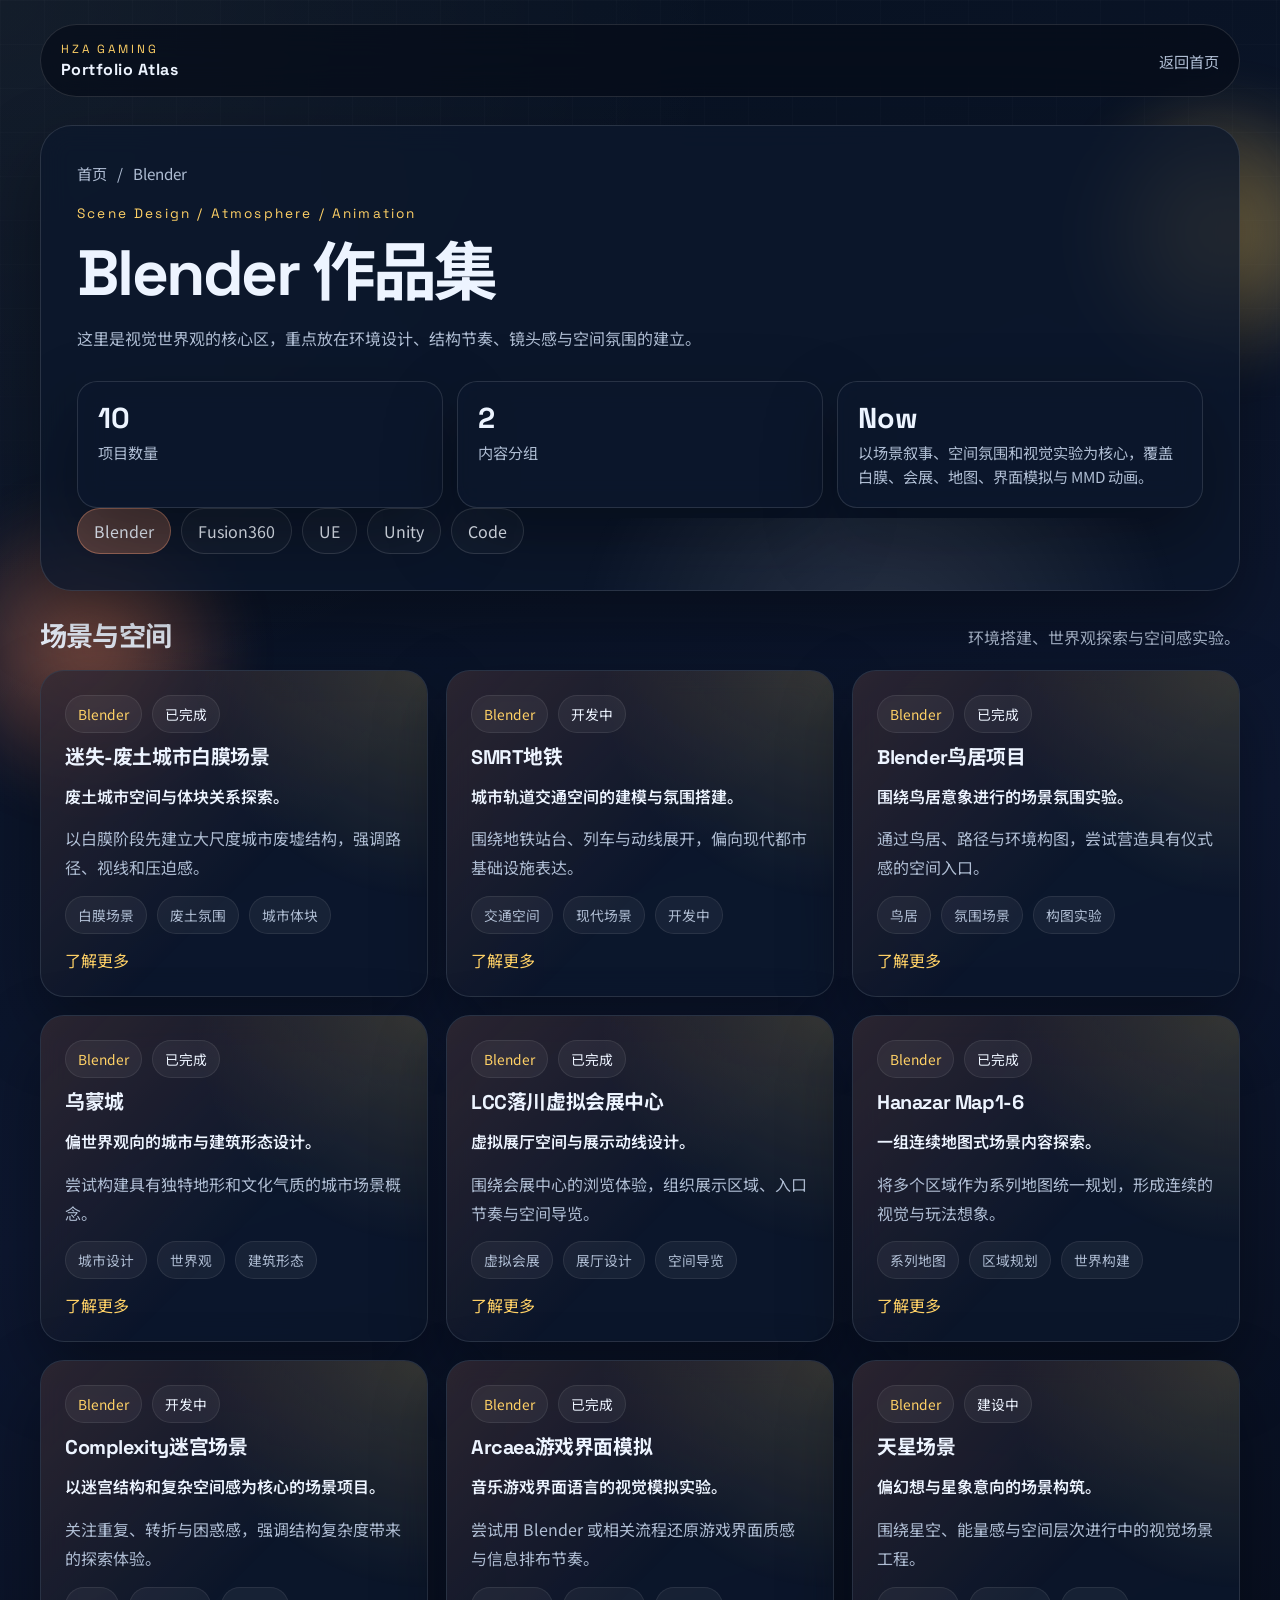
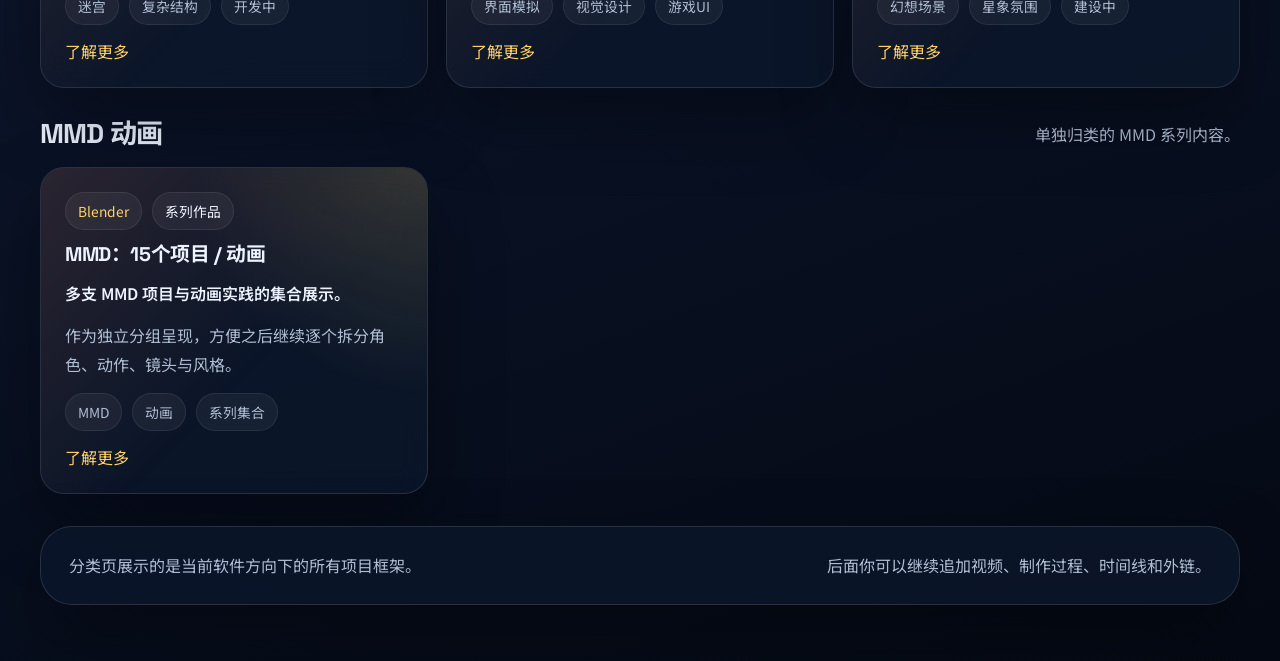
==== category.html @ 1c7df72e "网站雏形" ====
<!DOCTYPE html>
<html lang="zh-CN">
  <head>
    <meta charset="UTF-8" />
    <meta name="viewport" content="width=device-width, initial-scale=1.0" />
    <title>分类作品集 | HZA Portfolio</title>
    <meta
      name="description"
      content="HZA Gaming 个人作品集分类页，展示各软件方向下的项目概览。"
    />
    <link rel="preconnect" href="https://fonts.googleapis.com" />
    <link rel="preconnect" href="https://fonts.gstatic.com" crossorigin />
    <link
      href="https://fonts.googleapis.com/css2?family=Noto+Sans+SC:wght@400;500;700;800&family=Space+Grotesk:wght@400;500;700&display=swap"
      rel="stylesheet"
    />
    <link rel="stylesheet" href="styles.css" />
  </head>
  <body data-page="category">
    <div class="background-orb orb-a"></div>
    <div class="background-orb orb-b"></div>
    <div class="background-grid"></div>

    <div class="site-shell">
      <header class="topbar">
        <a class="brand-mark" href="index.html">
          <span class="brand-mark__kicker">HZA GAMING</span>
          <span class="brand-mark__title">Portfolio Atlas</span>
        </a>
        <nav class="topbar__nav">
          <a href="index.html">返回首页</a>
        </nav>
      </header>

      <main data-role="category-root"></main>

      <footer class="footer panel">
        <p>分类页展示的是当前软件方向下的所有项目框架。</p>
        <p>后面你可以继续追加视频、制作过程、时间线和外链。</p>
      </footer>
    </div>

    <script src="data.js"></script>
    <script src="app.js"></script>
  </body>
</html>
---- styles.css ----
:root {
  --bg: #07111f;
  --bg-2: #0d1730;
  --surface: rgba(12, 24, 44, 0.78);
  --surface-strong: rgba(14, 29, 54, 0.92);
  --line: rgba(255, 255, 255, 0.12);
  --text: #edf4ff;
  --muted: #afbdd3;
  --accent: #ff8a5b;
  --accent-soft: #ffd166;
  --shadow: 0 30px 70px rgba(0, 0, 0, 0.35);
  --radius-xl: 32px;
  --radius-lg: 24px;
  --radius-md: 18px;
  --radius-sm: 12px;
  --max-width: 1200px;
  --font-display: "Space Grotesk", "Noto Sans SC", sans-serif;
  --font-body: "Noto Sans SC", sans-serif;
}

*,
*::before,
*::after {
  box-sizing: border-box;
}

html {
  scroll-behavior: smooth;
}

body {
  margin: 0;
  min-height: 100vh;
  font-family: var(--font-body);
  color: var(--text);
  background:
    radial-gradient(circle at top left, rgba(255, 255, 255, 0.05), transparent 28%),
    linear-gradient(160deg, var(--bg) 0%, var(--bg-2) 46%, #040913 100%);
  overflow-x: hidden;
}

a {
  color: inherit;
  text-decoration: none;
}

img {
  max-width: 100%;
  display: block;
}

button,
input,
textarea,
select {
  font: inherit;
}

.site-shell {
  position: relative;
  z-index: 2;
  width: min(calc(100% - 32px), var(--max-width));
  margin: 0 auto;
  padding: 24px 0 56px;
}

.background-grid {
  position: fixed;
  inset: 0;
  z-index: 0;
  background-image:
    linear-gradient(rgba(255, 255, 255, 0.04) 1px, transparent 1px),
    linear-gradient(90deg, rgba(255, 255, 255, 0.04) 1px, transparent 1px);
  background-size: 44px 44px;
  mask-image: linear-gradient(to bottom, rgba(0, 0, 0, 0.45), transparent 85%);
  pointer-events: none;
}

.background-orb {
  position: fixed;
  border-radius: 999px;
  filter: blur(26px);
  opacity: 0.48;
  z-index: 0;
  pointer-events: none;
}

.orb-a {
  top: 72px;
  right: -100px;
  width: 320px;
  height: 320px;
  background: radial-gradient(circle, var(--accent-soft), transparent 65%);
  animation: driftA 16s ease-in-out infinite;
}

.orb-b {
  left: -90px;
  bottom: 70px;
  width: 360px;
  height: 360px;
  background: radial-gradient(circle, var(--accent), transparent 62%);
  animation: driftB 20s ease-in-out infinite;
}

.panel {
  background: var(--surface);
  border: 1px solid var(--line);
  box-shadow: var(--shadow);
  backdrop-filter: blur(14px);
}

.topbar {
  display: flex;
  align-items: center;
  justify-content: space-between;
  gap: 20px;
  padding: 16px 20px;
  margin-bottom: 28px;
  border: 1px solid var(--line);
  border-radius: 999px;
  background: rgba(6, 12, 24, 0.66);
  backdrop-filter: blur(18px);
  position: sticky;
  top: 12px;
  z-index: 10;
}

.brand-mark {
  display: inline-flex;
  flex-direction: column;
  gap: 3px;
}

.brand-mark__kicker {
  font-family: var(--font-display);
  font-size: 0.74rem;
  letter-spacing: 0.24em;
  color: var(--accent-soft);
}

.brand-mark__title {
  font-family: var(--font-display);
  font-size: 1rem;
  font-weight: 700;
  letter-spacing: 0.03em;
}

.topbar__nav {
  display: flex;
  align-items: center;
  gap: 18px;
  color: var(--muted);
  font-size: 0.95rem;
}

.topbar__nav a {
  transition: color 180ms ease;
}

.topbar__nav a:hover {
  color: var(--text);
}

main {
  display: grid;
  gap: 32px;
}

.hero,
.category-hero,
.project-hero,
.footer,
.empty-state {
  border-radius: var(--radius-xl);
}

.hero {
  display: grid;
  grid-template-columns: minmax(0, 1.2fr) minmax(320px, 0.8fr);
  gap: 28px;
  padding: 42px;
  position: relative;
  overflow: hidden;
}

.hero::after,
.category-hero::after,
.project-hero::after {
  content: "";
  position: absolute;
  inset: auto -10% -45% 30%;
  height: 280px;
  background: radial-gradient(circle, rgba(255, 255, 255, 0.12), transparent 62%);
  pointer-events: none;
}

.hero__content {
  position: relative;
  z-index: 1;
}

.eyebrow {
  margin: 0 0 14px;
  font-family: var(--font-display);
  color: var(--accent-soft);
  font-size: 0.85rem;
  letter-spacing: 0.16em;
}

h1,
h2,
h3 {
  margin: 0;
  font-family: var(--font-display);
  line-height: 1.06;
}

h1 {
  font-size: clamp(2.6rem, 5vw, 5.5rem);
  letter-spacing: -0.04em;
}

h2 {
  font-size: clamp(1.7rem, 2vw, 2.45rem);
  letter-spacing: -0.03em;
}

h3 {
  font-size: 1.24rem;
  letter-spacing: -0.02em;
}

p {
  margin: 0;
  line-height: 1.8;
  color: var(--muted);
}

.text-gradient {
  background: linear-gradient(135deg, var(--accent-soft), var(--accent));
  -webkit-background-clip: text;
  background-clip: text;
  color: transparent;
}

.hero__lede {
  max-width: 720px;
  margin-top: 18px;
  font-size: 1.05rem;
}

.hero__actions {
  display: flex;
  flex-wrap: wrap;
  gap: 12px;
  margin-top: 28px;
}

.hero-button,
.chip-link,
.card-link,
.text-link {
  transition:
    transform 180ms ease,
    border-color 180ms ease,
    background 180ms ease,
    color 180ms ease,
    box-shadow 180ms ease;
}

.hero-button {
  display: inline-flex;
  flex-direction: column;
  gap: 4px;
  min-width: 168px;
  padding: 16px 18px;
  border-radius: 18px;
  border: 1px solid rgba(255, 255, 255, 0.12);
  background:
    linear-gradient(135deg, rgba(255, 255, 255, 0.06), rgba(255, 255, 255, 0.02)),
    linear-gradient(135deg, color-mix(in srgb, var(--button-accent, var(--accent)) 25%, transparent), transparent);
  box-shadow: inset 0 1px 0 rgba(255, 255, 255, 0.08);
}

.hero-button strong {
  font-family: var(--font-display);
  font-size: 1rem;
}

.hero-button span {
  font-size: 0.85rem;
  color: var(--muted);
  line-height: 1.5;
}

.hero-button:hover,
.chip-link:hover,
.card-link:hover,
.text-link:hover,
.project-card:hover,
.software-card:hover {
  transform: translateY(-4px);
}

.stat-row {
  display: grid;
  grid-template-columns: repeat(auto-fit, minmax(170px, 1fr));
  gap: 14px;
  margin-top: 28px;
}

.stat-card {
  border-radius: 20px;
  padding: 18px 20px;
}

.stat-card strong {
  display: block;
  font-family: var(--font-display);
  font-size: 1.8rem;
  color: var(--text);
}

.stat-card span {
  display: block;
  margin-top: 4px;
  color: var(--muted);
  font-size: 0.95rem;
  line-height: 1.6;
}

.hero__visual {
  display: grid;
  gap: 18px;
  position: relative;
  z-index: 1;
}

.visual-card {
  padding: 24px;
  border-radius: var(--radius-lg);
  border: 1px solid var(--line);
  background:
    linear-gradient(180deg, rgba(255, 255, 255, 0.08), rgba(255, 255, 255, 0.02)),
    rgba(11, 19, 34, 0.82);
}

.visual-card--primary {
  transform: rotate(-2deg);
}

.visual-card--secondary {
  transform: rotate(2deg);
}

.visual-card__label {
  display: inline-block;
  margin-bottom: 16px;
  padding: 6px 10px;
  border-radius: 999px;
  background: rgba(255, 255, 255, 0.08);
  color: var(--accent-soft);
  font-size: 0.75rem;
  letter-spacing: 0.12em;
  text-transform: uppercase;
}

.visual-card strong {
  display: block;
  margin-bottom: 8px;
  font-family: var(--font-display);
  font-size: 1.35rem;
}

.stacked-list {
  list-style: none;
  padding: 0;
  margin: 0;
  display: grid;
  gap: 14px;
}

.stacked-list li {
  display: grid;
  gap: 3px;
  padding-bottom: 14px;
  border-bottom: 1px solid rgba(255, 255, 255, 0.08);
}

.stacked-list li:last-child {
  padding-bottom: 0;
  border-bottom: 0;
}

.stacked-list__category {
  color: var(--accent-soft);
  font-size: 0.78rem;
  letter-spacing: 0.14em;
  text-transform: uppercase;
}

.stacked-list__text {
  color: var(--muted);
  font-size: 0.92rem;
}

.section {
  display: grid;
  gap: 18px;
}

.section--compact {
  gap: 20px;
}

.section-heading {
  display: flex;
  align-items: end;
  justify-content: space-between;
  gap: 20px;
}

.section-heading--tight {
  align-items: center;
}

.section-heading__text {
  max-width: 480px;
  text-align: right;
}

.software-grid,
.featured-grid,
.project-grid {
  display: grid;
  grid-template-columns: repeat(12, minmax(0, 1fr));
  gap: 18px;
}

.software-card,
.project-card {
  position: relative;
  overflow: hidden;
  border-radius: var(--radius-lg);
  padding: 24px;
  display: grid;
  gap: 14px;
}

.software-card::before,
.project-card::before {
  content: "";
  position: absolute;
  inset: 0;
  background:
    linear-gradient(135deg, color-mix(in srgb, var(--card-accent, var(--accent)) 18%, transparent), transparent 60%),
    radial-gradient(circle at top right, color-mix(in srgb, var(--card-accent-soft, var(--accent-soft)) 22%, transparent), transparent 46%);
  opacity: 0.75;
  pointer-events: none;
}

.software-card > *,
.project-card > * {
  position: relative;
  z-index: 1;
}

.software-card {
  grid-column: span 4;
  min-height: 260px;
}

.project-card {
  grid-column: span 4;
}

.software-card__kicker {
  color: var(--accent-soft);
  font-size: 0.78rem;
  letter-spacing: 0.14em;
  text-transform: uppercase;
}

.software-card__stats,
.project-card__meta,
.inline-nav,
.tag-list {
  display: flex;
  flex-wrap: wrap;
  gap: 10px;
}

.software-card__stats span,
.soft-badge,
.status-badge,
.tag {
  display: inline-flex;
  align-items: center;
  justify-content: center;
  min-height: 34px;
  padding: 8px 12px;
  border-radius: 999px;
  border: 1px solid rgba(255, 255, 255, 0.08);
  background: rgba(255, 255, 255, 0.05);
  font-size: 0.86rem;
}

.soft-badge {
  color: var(--accent-soft);
}

.status-badge {
  color: var(--text);
}

.tag {
  color: var(--muted);
}

.card-link,
.chip-link,
.text-link {
  display: inline-flex;
  align-items: center;
  justify-content: center;
  width: fit-content;
  min-height: 42px;
  padding: 10px 16px;
  border-radius: 999px;
  border: 1px solid rgba(255, 255, 255, 0.14);
  background: rgba(255, 255, 255, 0.03);
}

.text-link {
  padding: 0;
  min-height: auto;
  border: 0;
  background: transparent;
  color: var(--accent-soft);
}

.chip-link--active {
  background: color-mix(in srgb, var(--accent) 24%, rgba(255, 255, 255, 0.04));
  color: var(--text);
  border-color: color-mix(in srgb, var(--accent) 32%, rgba(255, 255, 255, 0.14));
}

.project-card__subtitle,
.project-hero__subtitle {
  color: var(--text);
  font-weight: 600;
}

.category-hero,
.project-hero {
  padding: 36px;
  position: relative;
  overflow: hidden;
}

.category-hero__text,
.project-hero__text {
  max-width: 760px;
  margin-top: 16px;
}

.breadcrumb {
  display: flex;
  flex-wrap: wrap;
  gap: 10px;
  margin-bottom: 18px;
  color: var(--muted);
  font-size: 0.95rem;
}

.group-section {
  display: grid;
  gap: 18px;
}

.project-hero__header {
  display: grid;
  grid-template-columns: minmax(0, 1fr) 320px;
  gap: 20px;
  align-items: start;
}

.project-hero__meta {
  border-radius: var(--radius-lg);
  padding: 18px 20px;
  display: grid;
  gap: 12px;
}

.meta-line {
  display: grid;
  gap: 4px;
}

.meta-line span {
  color: var(--muted);
  font-size: 0.88rem;
}

.meta-line strong {
  font-weight: 700;
  line-height: 1.6;
}

.project-layout {
  display: grid;
  grid-template-columns: minmax(0, 0.9fr) minmax(340px, 1.1fr);
  gap: 20px;
}

.project-copy,
.placeholder-panel {
  border-radius: var(--radius-lg);
  padding: 28px;
  display: grid;
  gap: 18px;
}

.detail-list {
  margin: 0;
  padding-left: 20px;
  color: var(--muted);
  line-height: 1.9;
}

.media-placeholder-grid {
  display: grid;
  grid-template-columns: repeat(3, minmax(0, 1fr));
  gap: 14px;
}

.media-placeholder {
  min-height: 170px;
  display: grid;
  place-items: center;
  border-radius: 20px;
  border: 1px dashed rgba(255, 255, 255, 0.2);
  background:
    linear-gradient(135deg, rgba(255, 255, 255, 0.04), rgba(255, 255, 255, 0.02)),
    repeating-linear-gradient(
      135deg,
      rgba(255, 255, 255, 0.02),
      rgba(255, 255, 255, 0.02) 14px,
      rgba(255, 255, 255, 0.04) 14px,
      rgba(255, 255, 255, 0.04) 28px
    );
  text-align: center;
  color: var(--muted);
  padding: 18px;
}

.media-placeholder--hero {
  min-height: 280px;
}

.footer {
  margin-top: 32px;
  padding: 24px 28px;
  display: flex;
  align-items: center;
  justify-content: space-between;
  gap: 16px;
}

.empty-state {
  padding: 42px;
  text-align: center;
  display: grid;
  gap: 16px;
}

@keyframes driftA {
  0%,
  100% {
    transform: translate3d(0, 0, 0) scale(1);
  }
  50% {
    transform: translate3d(-30px, 20px, 0) scale(1.08);
  }
}

@keyframes driftB {
  0%,
  100% {
    transform: translate3d(0, 0, 0) scale(1);
  }
  50% {
    transform: translate3d(28px, -22px, 0) scale(0.96);
  }
}

@media (max-width: 1100px) {
  .hero,
  .project-hero__header,
  .project-layout {
    grid-template-columns: 1fr;
  }

  .software-card,
  .project-card {
    grid-column: span 6;
  }

  .section-heading {
    align-items: start;
    flex-direction: column;
  }

  .section-heading__text {
    max-width: none;
    text-align: left;
  }
}

@media (max-width: 720px) {
  .site-shell {
    width: min(calc(100% - 20px), var(--max-width));
    padding-top: 16px;
  }

  .topbar {
    flex-direction: column;
    align-items: start;
    border-radius: 24px;
  }

  .topbar__nav {
    flex-wrap: wrap;
    gap: 14px;
  }

  .hero,
  .category-hero,
  .project-hero,
  .project-copy,
  .placeholder-panel,
  .footer {
    padding: 24px;
  }

  .software-grid,
  .featured-grid,
  .project-grid {
    grid-template-columns: 1fr;
  }

  .software-card,
  .project-card {
    grid-column: auto;
  }

  .hero-button,
  .chip-link,
  .card-link {
    width: 100%;
    justify-content: space-between;
  }

  .media-placeholder-grid {
    grid-template-columns: 1fr;
  }

  .footer {
    flex-direction: column;
    align-items: start;
  }

  h1 {
    font-size: clamp(2.1rem, 10vw, 3.2rem);
  }
}
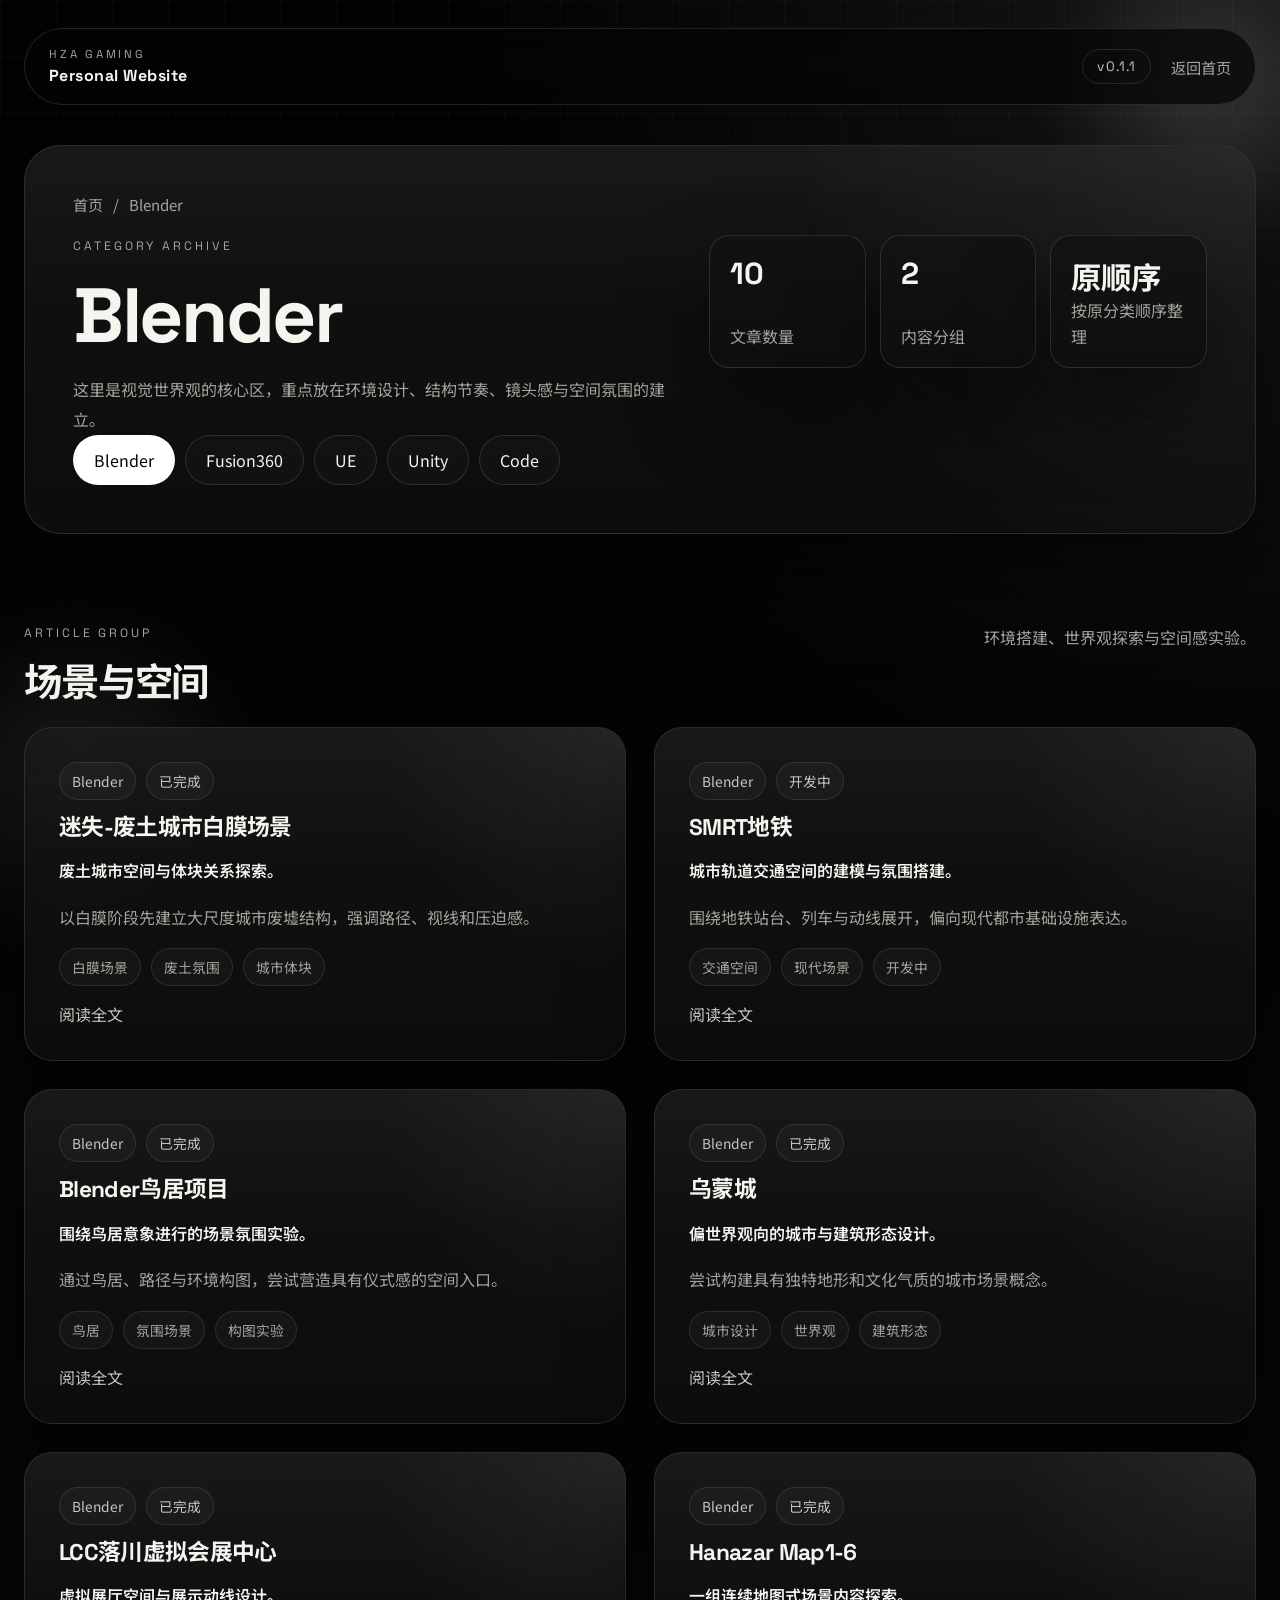
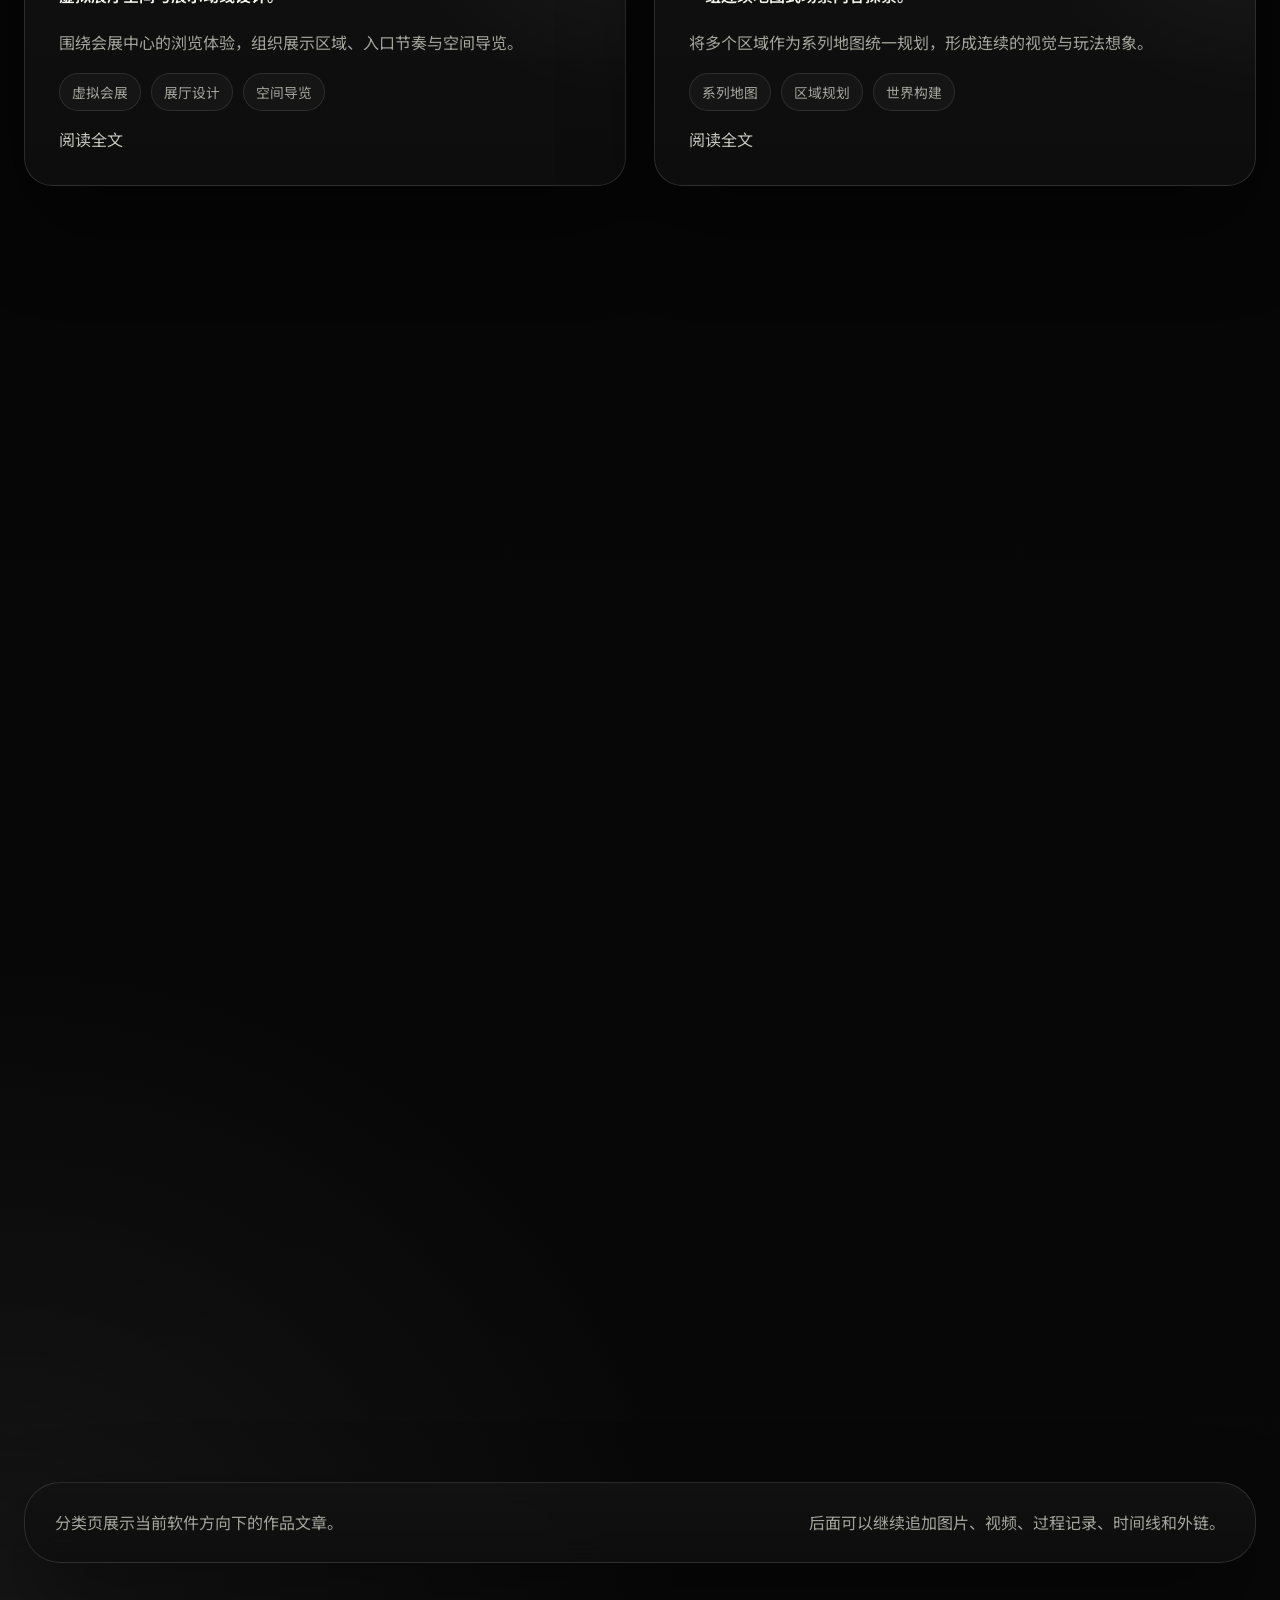
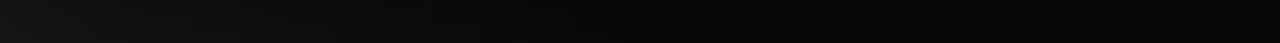
==== commit a29e45d2: "0.1.1 黑白重构个人网站" ====
--- a/category.html
+++ b/category.html
@@ -6,7 +6,7 @@
     <title>分类作品集 | HZA Portfolio</title>
     <meta
       name="description"
-      content="HZA Gaming 个人作品集分类页，展示各软件方向下的项目概览。"
+      content="HZA Gaming 黑白风分类页，展示各软件方向下的作品文章概览。"
     />
     <link rel="preconnect" href="https://fonts.googleapis.com" />
     <link rel="preconnect" href="https://fonts.gstatic.com" crossorigin />
@@ -25,18 +25,21 @@
       <header class="topbar">
         <a class="brand-mark" href="index.html">
           <span class="brand-mark__kicker">HZA GAMING</span>
-          <span class="brand-mark__title">Portfolio Atlas</span>
+          <span class="brand-mark__title">Personal Website</span>
         </a>
-        <nav class="topbar__nav">
-          <a href="index.html">返回首页</a>
-        </nav>
+        <div class="topbar__meta">
+          <span class="version-badge" data-role="version-badge"></span>
+          <nav class="topbar__nav">
+            <a href="index.html">返回首页</a>
+          </nav>
+        </div>
       </header>
 
       <main data-role="category-root"></main>
 
       <footer class="footer panel">
-        <p>分类页展示的是当前软件方向下的所有项目框架。</p>
-        <p>后面你可以继续追加视频、制作过程、时间线和外链。</p>
+        <p>分类页展示当前软件方向下的作品文章。</p>
+        <p>后面可以继续追加图片、视频、过程记录、时间线和外链。</p>
       </footer>
     </div>
 
--- a/styles.css
+++ b/styles.css
@@ -1,19 +1,21 @@
 :root {
-  --bg: #07111f;
-  --bg-2: #0d1730;
-  --surface: rgba(12, 24, 44, 0.78);
-  --surface-strong: rgba(14, 29, 54, 0.92);
+  --bg: #030303;
+  --bg-soft: #090909;
+  --surface: rgba(10, 10, 10, 0.9);
+  --surface-soft: rgba(16, 16, 16, 0.92);
   --line: rgba(255, 255, 255, 0.12);
-  --text: #edf4ff;
-  --muted: #afbdd3;
-  --accent: #ff8a5b;
-  --accent-soft: #ffd166;
-  --shadow: 0 30px 70px rgba(0, 0, 0, 0.35);
-  --radius-xl: 32px;
-  --radius-lg: 24px;
-  --radius-md: 18px;
-  --radius-sm: 12px;
-  --max-width: 1200px;
+  --line-strong: rgba(255, 255, 255, 0.24);
+  --text: #f5f5f0;
+  --muted: #a4a49d;
+  --muted-strong: #c7c7c0;
+  --accent: #ffffff;
+  --accent-soft: #b8b8b8;
+  --shadow: 0 40px 90px rgba(0, 0, 0, 0.45);
+  --radius-xl: 36px;
+  --radius-lg: 28px;
+  --radius-md: 20px;
+  --radius-sm: 14px;
+  --max-width: 1460px;
   --font-display: "Space Grotesk", "Noto Sans SC", sans-serif;
   --font-body: "Noto Sans SC", sans-serif;
 }
@@ -31,11 +33,12 @@
 body {
   margin: 0;
   min-height: 100vh;
+  color: var(--text);
   font-family: var(--font-body);
-  color: var(--text);
   background:
-    radial-gradient(circle at top left, rgba(255, 255, 255, 0.05), transparent 28%),
-    linear-gradient(160deg, var(--bg) 0%, var(--bg-2) 46%, #040913 100%);
+    radial-gradient(circle at top right, rgba(255, 255, 255, 0.08), transparent 24%),
+    radial-gradient(circle at bottom left, rgba(255, 255, 255, 0.06), transparent 20%),
+    linear-gradient(180deg, #020202 0%, #050505 36%, #080808 100%);
   overflow-x: hidden;
 }
 
@@ -56,55 +59,57 @@
   font: inherit;
 }
 
-.site-shell {
-  position: relative;
-  z-index: 2;
-  width: min(calc(100% - 32px), var(--max-width));
-  margin: 0 auto;
-  padding: 24px 0 56px;
-}
-
 .background-grid {
   position: fixed;
   inset: 0;
   z-index: 0;
   background-image:
-    linear-gradient(rgba(255, 255, 255, 0.04) 1px, transparent 1px),
-    linear-gradient(90deg, rgba(255, 255, 255, 0.04) 1px, transparent 1px);
-  background-size: 44px 44px;
-  mask-image: linear-gradient(to bottom, rgba(0, 0, 0, 0.45), transparent 85%);
+    linear-gradient(rgba(255, 255, 255, 0.03) 1px, transparent 1px),
+    linear-gradient(90deg, rgba(255, 255, 255, 0.03) 1px, transparent 1px);
+  background-size: 56px 56px;
+  mask-image: linear-gradient(to bottom, rgba(0, 0, 0, 0.8), transparent 96%);
   pointer-events: none;
 }
 
 .background-orb {
   position: fixed;
+  z-index: 0;
   border-radius: 999px;
-  filter: blur(26px);
-  opacity: 0.48;
-  z-index: 0;
+  filter: blur(36px);
   pointer-events: none;
+  opacity: 0.24;
 }
 
 .orb-a {
-  top: 72px;
+  top: -80px;
   right: -100px;
-  width: 320px;
-  height: 320px;
-  background: radial-gradient(circle, var(--accent-soft), transparent 65%);
-  animation: driftA 16s ease-in-out infinite;
+  width: 340px;
+  height: 340px;
+  background: radial-gradient(circle, rgba(255, 255, 255, 0.65), transparent 70%);
+  animation: driftA 18s ease-in-out infinite;
 }
 
 .orb-b {
-  left: -90px;
-  bottom: 70px;
+  left: -100px;
+  bottom: -60px;
   width: 360px;
   height: 360px;
-  background: radial-gradient(circle, var(--accent), transparent 62%);
+  background: radial-gradient(circle, rgba(255, 255, 255, 0.45), transparent 72%);
   animation: driftB 20s ease-in-out infinite;
 }
 
+.site-shell {
+  position: relative;
+  z-index: 1;
+  width: min(calc(100% - 48px), var(--max-width));
+  margin: 0 auto;
+  padding: 28px 0 80px;
+}
+
 .panel {
-  background: var(--surface);
+  background:
+    linear-gradient(180deg, rgba(255, 255, 255, 0.03), rgba(255, 255, 255, 0.015)),
+    var(--surface);
   border: 1px solid var(--line);
   box-shadow: var(--shadow);
   backdrop-filter: blur(14px);
@@ -114,60 +119,140 @@
   display: flex;
   align-items: center;
   justify-content: space-between;
-  gap: 20px;
-  padding: 16px 20px;
-  margin-bottom: 28px;
+  gap: 24px;
+  padding: 18px 24px;
+  margin-bottom: 40px;
+  border-radius: 999px;
   border: 1px solid var(--line);
-  border-radius: 999px;
-  background: rgba(6, 12, 24, 0.66);
+  background: rgba(5, 5, 5, 0.72);
   backdrop-filter: blur(18px);
   position: sticky;
   top: 12px;
-  z-index: 10;
+  z-index: 20;
 }
 
 .brand-mark {
   display: inline-flex;
   flex-direction: column;
-  gap: 3px;
+  gap: 4px;
 }
 
 .brand-mark__kicker {
+  color: var(--muted);
+  font-size: 0.72rem;
+  letter-spacing: 0.24em;
   font-family: var(--font-display);
-  font-size: 0.74rem;
-  letter-spacing: 0.24em;
-  color: var(--accent-soft);
 }
 
 .brand-mark__title {
+  font-size: 1rem;
   font-family: var(--font-display);
-  font-size: 1rem;
   font-weight: 700;
   letter-spacing: 0.03em;
+}
+
+.topbar__meta {
+  display: flex;
+  align-items: center;
+  gap: 20px;
+}
+
+.version-badge {
+  display: inline-flex;
+  align-items: center;
+  justify-content: center;
+  min-height: 34px;
+  padding: 8px 14px;
+  border-radius: 999px;
+  border: 1px solid var(--line);
+  color: var(--muted-strong);
+  font-size: 0.85rem;
+  letter-spacing: 0.08em;
+  font-family: var(--font-display);
 }
 
 .topbar__nav {
   display: flex;
   align-items: center;
-  gap: 18px;
+  gap: 24px;
   color: var(--muted);
   font-size: 0.95rem;
 }
 
 .topbar__nav a {
+  position: relative;
   transition: color 180ms ease;
+}
+
+.topbar__nav a::after {
+  content: "";
+  position: absolute;
+  left: 0;
+  right: 0;
+  bottom: -8px;
+  height: 1px;
+  background: rgba(255, 255, 255, 0.55);
+  transform: scaleX(0);
+  transform-origin: center;
+  transition: transform 180ms ease;
 }
 
 .topbar__nav a:hover {
   color: var(--text);
 }
 
+.topbar__nav a:hover::after {
+  transform: scaleX(1);
+}
+
 main {
   display: grid;
-  gap: 32px;
-}
-
-.hero,
+  gap: 88px;
+}
+
+h1,
+h2,
+h3 {
+  margin: 0;
+  font-family: var(--font-display);
+  line-height: 1.04;
+  letter-spacing: -0.03em;
+}
+
+h1 {
+  font-size: clamp(3.1rem, 6vw, 6.4rem);
+}
+
+h2 {
+  font-size: clamp(2rem, 3vw, 3.1rem);
+}
+
+h3 {
+  font-size: 1.42rem;
+}
+
+p {
+  margin: 0;
+  color: var(--muted);
+  line-height: 1.9;
+}
+
+.eyebrow {
+  margin: 0 0 18px;
+  color: var(--muted);
+  font-size: 0.76rem;
+  letter-spacing: 0.24em;
+  font-family: var(--font-display);
+}
+
+.text-gradient {
+  background: linear-gradient(135deg, #ffffff, #a9a9a9);
+  -webkit-background-clip: text;
+  background-clip: text;
+  color: transparent;
+}
+
+.intro-hero,
 .category-hero,
 .project-hero,
 .footer,
@@ -175,258 +260,195 @@
   border-radius: var(--radius-xl);
 }
 
-.hero {
-  display: grid;
-  grid-template-columns: minmax(0, 1.2fr) minmax(320px, 0.8fr);
-  gap: 28px;
-  padding: 42px;
-  position: relative;
-  overflow: hidden;
-}
-
-.hero::after,
-.category-hero::after,
-.project-hero::after {
-  content: "";
-  position: absolute;
-  inset: auto -10% -45% 30%;
-  height: 280px;
-  background: radial-gradient(circle, rgba(255, 255, 255, 0.12), transparent 62%);
-  pointer-events: none;
-}
-
-.hero__content {
-  position: relative;
-  z-index: 1;
-}
-
-.eyebrow {
-  margin: 0 0 14px;
+.intro-hero {
+  display: grid;
+  grid-template-columns: minmax(0, 1.2fr) minmax(360px, 0.8fr);
+  gap: 42px;
+  padding: 64px;
+}
+
+.intro-hero__copy {
+  display: grid;
+  gap: 22px;
+  align-content: start;
+}
+
+.intro-hero__lead {
+  font-size: 1.14rem;
+  color: var(--text);
+}
+
+.intro-hero__tagline {
+  color: var(--muted-strong);
+  font-size: 1rem;
+}
+
+.intro-hero__text {
+  max-width: 760px;
+}
+
+.intro-hero__side {
+  display: grid;
+  gap: 18px;
+}
+
+.info-block {
+  padding: 28px;
+  border-radius: var(--radius-lg);
+  background: var(--surface-soft);
+  border: 1px solid var(--line);
+}
+
+.info-label {
+  display: inline-block;
+  margin-bottom: 18px;
+  color: var(--muted);
+  font-size: 0.74rem;
+  letter-spacing: 0.2em;
   font-family: var(--font-display);
-  color: var(--accent-soft);
-  font-size: 0.85rem;
-  letter-spacing: 0.16em;
-}
-
-h1,
-h2,
-h3 {
+}
+
+.profile-list {
+  list-style: none;
   margin: 0;
-  font-family: var(--font-display);
-  line-height: 1.06;
-}
-
-h1 {
-  font-size: clamp(2.6rem, 5vw, 5.5rem);
-  letter-spacing: -0.04em;
-}
-
-h2 {
-  font-size: clamp(1.7rem, 2vw, 2.45rem);
-  letter-spacing: -0.03em;
-}
-
-h3 {
-  font-size: 1.24rem;
-  letter-spacing: -0.02em;
-}
-
-p {
-  margin: 0;
-  line-height: 1.8;
-  color: var(--muted);
-}
-
-.text-gradient {
-  background: linear-gradient(135deg, var(--accent-soft), var(--accent));
-  -webkit-background-clip: text;
-  background-clip: text;
-  color: transparent;
-}
-
-.hero__lede {
-  max-width: 720px;
-  margin-top: 18px;
-  font-size: 1.05rem;
+  padding: 0;
+  display: grid;
+  gap: 12px;
+}
+
+.profile-list li {
+  padding-bottom: 12px;
+  border-bottom: 1px solid rgba(255, 255, 255, 0.08);
+  color: var(--muted-strong);
+}
+
+.profile-list li:last-child {
+  padding-bottom: 0;
+  border-bottom: 0;
 }
 
 .hero__actions {
   display: flex;
   flex-wrap: wrap;
-  gap: 12px;
-  margin-top: 28px;
-}
-
-.hero-button,
+  gap: 14px;
+  margin-top: 10px;
+}
+
+.button-primary,
+.button-secondary,
+.card-link,
 .chip-link,
+.text-link {
+  display: inline-flex;
+  align-items: center;
+  justify-content: center;
+  min-height: 48px;
+  padding: 12px 20px;
+  border-radius: 999px;
+  border: 1px solid var(--line);
+  transition:
+    transform 200ms ease,
+    background 200ms ease,
+    color 200ms ease,
+    border-color 200ms ease;
+}
+
+.button-primary {
+  background: #f5f5f0;
+  color: #050505;
+  border-color: rgba(255, 255, 255, 0.3);
+}
+
+.button-secondary,
 .card-link,
+.chip-link {
+  background: rgba(255, 255, 255, 0.02);
+  color: var(--text);
+}
+
 .text-link {
-  transition:
-    transform 180ms ease,
-    border-color 180ms ease,
-    background 180ms ease,
-    color 180ms ease,
-    box-shadow 180ms ease;
-}
-
-.hero-button {
-  display: inline-flex;
-  flex-direction: column;
-  gap: 4px;
-  min-width: 168px;
-  padding: 16px 18px;
-  border-radius: 18px;
-  border: 1px solid rgba(255, 255, 255, 0.12);
-  background:
-    linear-gradient(135deg, rgba(255, 255, 255, 0.06), rgba(255, 255, 255, 0.02)),
-    linear-gradient(135deg, color-mix(in srgb, var(--button-accent, var(--accent)) 25%, transparent), transparent);
-  box-shadow: inset 0 1px 0 rgba(255, 255, 255, 0.08);
-}
-
-.hero-button strong {
+  min-height: auto;
+  padding: 0;
+  border: 0;
+  border-radius: 0;
+  color: var(--muted-strong);
+  justify-content: start;
+}
+
+.button-primary:hover,
+.button-secondary:hover,
+.card-link:hover,
+.chip-link:hover,
+.text-link:hover,
+.software-card:hover,
+.project-card:hover {
+  transform: translateY(-4px);
+}
+
+.button-primary:hover,
+.button-secondary:hover,
+.card-link:hover,
+.chip-link:hover {
+  background: #ffffff;
+  color: #050505;
+  border-color: rgba(255, 255, 255, 0.45);
+}
+
+.text-link:hover {
+  color: #ffffff;
+}
+
+.metric-row {
+  display: grid;
+  grid-template-columns: repeat(3, minmax(0, 1fr));
+  gap: 14px;
+}
+
+.metric-card {
+  border-radius: var(--radius-md);
+  padding: 18px 20px;
+  min-height: 118px;
+  display: grid;
+  align-content: space-between;
+}
+
+.metric-card strong {
+  font-size: 1.9rem;
   font-family: var(--font-display);
-  font-size: 1rem;
-}
-
-.hero-button span {
-  font-size: 0.85rem;
-  color: var(--muted);
-  line-height: 1.5;
-}
-
-.hero-button:hover,
-.chip-link:hover,
-.card-link:hover,
-.text-link:hover,
-.project-card:hover,
-.software-card:hover {
-  transform: translateY(-4px);
-}
-
-.stat-row {
-  display: grid;
-  grid-template-columns: repeat(auto-fit, minmax(170px, 1fr));
-  gap: 14px;
-  margin-top: 28px;
-}
-
-.stat-card {
-  border-radius: 20px;
-  padding: 18px 20px;
-}
-
-.stat-card strong {
-  display: block;
-  font-family: var(--font-display);
-  font-size: 1.8rem;
   color: var(--text);
 }
 
-.stat-card span {
-  display: block;
-  margin-top: 4px;
-  color: var(--muted);
-  font-size: 0.95rem;
+.metric-card span {
+  color: var(--muted);
   line-height: 1.6;
 }
 
-.hero__visual {
-  display: grid;
-  gap: 18px;
-  position: relative;
-  z-index: 1;
-}
-
-.visual-card {
-  padding: 24px;
-  border-radius: var(--radius-lg);
-  border: 1px solid var(--line);
-  background:
-    linear-gradient(180deg, rgba(255, 255, 255, 0.08), rgba(255, 255, 255, 0.02)),
-    rgba(11, 19, 34, 0.82);
-}
-
-.visual-card--primary {
-  transform: rotate(-2deg);
-}
-
-.visual-card--secondary {
-  transform: rotate(2deg);
-}
-
-.visual-card__label {
-  display: inline-block;
-  margin-bottom: 16px;
-  padding: 6px 10px;
-  border-radius: 999px;
-  background: rgba(255, 255, 255, 0.08);
-  color: var(--accent-soft);
-  font-size: 0.75rem;
-  letter-spacing: 0.12em;
-  text-transform: uppercase;
-}
-
-.visual-card strong {
-  display: block;
-  margin-bottom: 8px;
-  font-family: var(--font-display);
-  font-size: 1.35rem;
-}
-
-.stacked-list {
-  list-style: none;
-  padding: 0;
-  margin: 0;
-  display: grid;
-  gap: 14px;
-}
-
-.stacked-list li {
-  display: grid;
-  gap: 3px;
-  padding-bottom: 14px;
-  border-bottom: 1px solid rgba(255, 255, 255, 0.08);
-}
-
-.stacked-list li:last-child {
-  padding-bottom: 0;
-  border-bottom: 0;
-}
-
-.stacked-list__category {
-  color: var(--accent-soft);
-  font-size: 0.78rem;
-  letter-spacing: 0.14em;
-  text-transform: uppercase;
-}
-
-.stacked-list__text {
-  color: var(--muted);
-  font-size: 0.92rem;
-}
-
 .section {
   display: grid;
-  gap: 18px;
+  gap: 30px;
+}
+
+.section--airy {
+  gap: 34px;
 }
 
 .section--compact {
-  gap: 20px;
+  gap: 28px;
 }
 
 .section-heading {
   display: flex;
   align-items: end;
   justify-content: space-between;
-  gap: 20px;
+  gap: 24px;
 }
 
 .section-heading--tight {
-  align-items: center;
+  align-items: start;
 }
 
 .section-heading__text {
-  max-width: 480px;
+  max-width: 560px;
   text-align: right;
 }
 
@@ -434,54 +456,44 @@
 .featured-grid,
 .project-grid {
   display: grid;
-  grid-template-columns: repeat(12, minmax(0, 1fr));
-  gap: 18px;
+  grid-template-columns: repeat(2, minmax(0, 1fr));
+  gap: 28px;
 }
 
 .software-card,
 .project-card {
   position: relative;
   overflow: hidden;
+  min-height: 320px;
+  padding: 34px;
   border-radius: var(--radius-lg);
-  padding: 24px;
-  display: grid;
-  gap: 14px;
+  display: grid;
+  gap: 16px;
+  align-content: start;
 }
 
 .software-card::before,
-.project-card::before {
+.project-card::before,
+.category-hero::before,
+.project-hero::before {
   content: "";
   position: absolute;
   inset: 0;
   background:
-    linear-gradient(135deg, color-mix(in srgb, var(--card-accent, var(--accent)) 18%, transparent), transparent 60%),
-    radial-gradient(circle at top right, color-mix(in srgb, var(--card-accent-soft, var(--accent-soft)) 22%, transparent), transparent 46%);
-  opacity: 0.75;
+    radial-gradient(circle at top right, rgba(255, 255, 255, 0.06), transparent 36%),
+    linear-gradient(180deg, rgba(255, 255, 255, 0.03), transparent 45%);
   pointer-events: none;
 }
 
 .software-card > *,
-.project-card > * {
+.project-card > *,
+.category-hero > *,
+.project-hero > * {
   position: relative;
   z-index: 1;
 }
 
-.software-card {
-  grid-column: span 4;
-  min-height: 260px;
-}
-
-.project-card {
-  grid-column: span 4;
-}
-
-.software-card__kicker {
-  color: var(--accent-soft);
-  font-size: 0.78rem;
-  letter-spacing: 0.14em;
-  text-transform: uppercase;
-}
-
+.software-card__header,
 .software-card__stats,
 .project-card__meta,
 .inline-nav,
@@ -489,6 +501,18 @@
   display: flex;
   flex-wrap: wrap;
   gap: 10px;
+}
+
+.software-card__header {
+  justify-content: space-between;
+  align-items: center;
+}
+
+.software-card__kicker {
+  color: var(--muted);
+  font-size: 0.76rem;
+  letter-spacing: 0.18em;
+  font-family: var(--font-display);
 }
 
 .software-card__stats span,
@@ -501,49 +525,15 @@
   min-height: 34px;
   padding: 8px 12px;
   border-radius: 999px;
-  border: 1px solid rgba(255, 255, 255, 0.08);
-  background: rgba(255, 255, 255, 0.05);
+  border: 1px solid rgba(255, 255, 255, 0.1);
+  background: rgba(255, 255, 255, 0.03);
+  color: var(--muted);
   font-size: 0.86rem;
 }
 
-.soft-badge {
-  color: var(--accent-soft);
-}
-
+.soft-badge,
 .status-badge {
-  color: var(--text);
-}
-
-.tag {
-  color: var(--muted);
-}
-
-.card-link,
-.chip-link,
-.text-link {
-  display: inline-flex;
-  align-items: center;
-  justify-content: center;
-  width: fit-content;
-  min-height: 42px;
-  padding: 10px 16px;
-  border-radius: 999px;
-  border: 1px solid rgba(255, 255, 255, 0.14);
-  background: rgba(255, 255, 255, 0.03);
-}
-
-.text-link {
-  padding: 0;
-  min-height: auto;
-  border: 0;
-  background: transparent;
-  color: var(--accent-soft);
-}
-
-.chip-link--active {
-  background: color-mix(in srgb, var(--accent) 24%, rgba(255, 255, 255, 0.04));
-  color: var(--text);
-  border-color: color-mix(in srgb, var(--accent) 32%, rgba(255, 255, 255, 0.14));
+  color: var(--muted-strong);
 }
 
 .project-card__subtitle,
@@ -552,127 +542,162 @@
   font-weight: 600;
 }
 
+.card-link {
+  width: fit-content;
+  margin-top: auto;
+}
+
 .category-hero,
 .project-hero {
-  padding: 36px;
+  padding: 48px;
   position: relative;
   overflow: hidden;
 }
 
+.category-hero__layout,
+.project-hero__header {
+  display: grid;
+  grid-template-columns: minmax(0, 1.1fr) minmax(340px, 0.9fr);
+  gap: 28px;
+  align-items: start;
+}
+
 .category-hero__text,
 .project-hero__text {
-  max-width: 760px;
-  margin-top: 16px;
+  max-width: 820px;
+  margin-top: 18px;
+}
+
+.metric-row--compact .metric-card {
+  min-height: 104px;
 }
 
 .breadcrumb {
   display: flex;
   flex-wrap: wrap;
   gap: 10px;
-  margin-bottom: 18px;
-  color: var(--muted);
-  font-size: 0.95rem;
+  margin-bottom: 20px;
+  color: var(--muted);
+  font-size: 0.94rem;
+}
+
+.chip-link--active {
+  background: #ffffff;
+  color: #050505;
+  border-color: rgba(255, 255, 255, 0.45);
 }
 
 .group-section {
   display: grid;
-  gap: 18px;
-}
-
-.project-hero__header {
-  display: grid;
-  grid-template-columns: minmax(0, 1fr) 320px;
-  gap: 20px;
-  align-items: start;
-}
-
-.project-hero__meta {
-  border-radius: var(--radius-lg);
-  padding: 18px 20px;
-  display: grid;
-  gap: 12px;
-}
-
-.meta-line {
-  display: grid;
-  gap: 4px;
-}
-
-.meta-line span {
-  color: var(--muted);
-  font-size: 0.88rem;
-}
-
-.meta-line strong {
-  font-weight: 700;
-  line-height: 1.6;
-}
-
-.project-layout {
-  display: grid;
-  grid-template-columns: minmax(0, 0.9fr) minmax(340px, 1.1fr);
-  gap: 20px;
-}
-
+  gap: 24px;
+}
+
+.project-hero__meta,
 .project-copy,
 .placeholder-panel {
   border-radius: var(--radius-lg);
   padding: 28px;
-  display: grid;
-  gap: 18px;
+}
+
+.project-hero__meta {
+  display: grid;
+  gap: 14px;
+}
+
+.meta-line {
+  display: grid;
+  gap: 5px;
+}
+
+.meta-line span {
+  color: var(--muted);
+  font-size: 0.88rem;
+}
+
+.meta-line strong {
+  line-height: 1.6;
+}
+
+.project-layout {
+  display: grid;
+  grid-template-columns: minmax(0, 0.92fr) minmax(360px, 1.08fr);
+  gap: 28px;
+}
+
+.project-copy,
+.placeholder-panel {
+  display: grid;
+  gap: 20px;
 }
 
 .detail-list {
   margin: 0;
-  padding-left: 20px;
-  color: var(--muted);
-  line-height: 1.9;
+  padding-left: 22px;
+  color: var(--muted);
+  line-height: 1.95;
 }
 
 .media-placeholder-grid {
   display: grid;
   grid-template-columns: repeat(3, minmax(0, 1fr));
-  gap: 14px;
+  gap: 16px;
 }
 
 .media-placeholder {
-  min-height: 170px;
-  display: grid;
-  place-items: center;
-  border-radius: 20px;
-  border: 1px dashed rgba(255, 255, 255, 0.2);
+  min-height: 190px;
+  border-radius: var(--radius-md);
+  border: 1px dashed rgba(255, 255, 255, 0.18);
   background:
-    linear-gradient(135deg, rgba(255, 255, 255, 0.04), rgba(255, 255, 255, 0.02)),
+    linear-gradient(135deg, rgba(255, 255, 255, 0.035), rgba(255, 255, 255, 0.02)),
     repeating-linear-gradient(
       135deg,
       rgba(255, 255, 255, 0.02),
-      rgba(255, 255, 255, 0.02) 14px,
-      rgba(255, 255, 255, 0.04) 14px,
-      rgba(255, 255, 255, 0.04) 28px
+      rgba(255, 255, 255, 0.02) 16px,
+      rgba(255, 255, 255, 0.03) 16px,
+      rgba(255, 255, 255, 0.03) 32px
     );
+  display: grid;
+  place-items: center;
+  padding: 18px;
   text-align: center;
   color: var(--muted);
-  padding: 18px;
 }
 
 .media-placeholder--hero {
-  min-height: 280px;
+  min-height: 320px;
 }
 
 .footer {
-  margin-top: 32px;
-  padding: 24px 28px;
+  margin-top: 44px;
+  padding: 24px 30px;
   display: flex;
   align-items: center;
   justify-content: space-between;
+  gap: 18px;
+}
+
+.empty-state {
+  padding: 60px;
+  display: grid;
   gap: 16px;
-}
-
-.empty-state {
-  padding: 42px;
   text-align: center;
-  display: grid;
-  gap: 16px;
+}
+
+.reveal {
+  opacity: 0;
+  transform: translateY(28px);
+  filter: blur(10px);
+  transition:
+    opacity 700ms ease,
+    transform 700ms ease,
+    filter 700ms ease;
+  transition-delay: var(--reveal-delay, 0ms);
+}
+
+.reveal.is-visible {
+  opacity: 1;
+  transform: translateY(0);
+  filter: blur(0);
 }
 
 @keyframes driftA {
@@ -681,7 +706,7 @@
     transform: translate3d(0, 0, 0) scale(1);
   }
   50% {
-    transform: translate3d(-30px, 20px, 0) scale(1.08);
+    transform: translate3d(-26px, 18px, 0) scale(1.04);
   }
 }
 
@@ -691,20 +716,29 @@
     transform: translate3d(0, 0, 0) scale(1);
   }
   50% {
-    transform: translate3d(28px, -22px, 0) scale(0.96);
-  }
-}
-
-@media (max-width: 1100px) {
-  .hero,
+    transform: translate3d(22px, -20px, 0) scale(0.98);
+  }
+}
+
+@media (max-width: 1160px) {
+  .intro-hero,
+  .category-hero__layout,
   .project-hero__header,
   .project-layout {
     grid-template-columns: 1fr;
   }
 
-  .software-card,
-  .project-card {
-    grid-column: span 6;
+  .metric-row,
+  .metric-row--compact {
+    grid-template-columns: repeat(2, minmax(0, 1fr));
+  }
+}
+
+@media (max-width: 920px) {
+  .software-grid,
+  .featured-grid,
+  .project-grid {
+    grid-template-columns: 1fr;
   }
 
   .section-heading {
@@ -713,57 +747,50 @@
   }
 
   .section-heading__text {
+    text-align: left;
     max-width: none;
-    text-align: left;
   }
 }
 
 @media (max-width: 720px) {
   .site-shell {
-    width: min(calc(100% - 20px), var(--max-width));
-    padding-top: 16px;
+    width: min(calc(100% - 24px), var(--max-width));
+    padding-top: 18px;
   }
 
   .topbar {
     flex-direction: column;
     align-items: start;
-    border-radius: 24px;
-  }
-
+    border-radius: 28px;
+  }
+
+  .topbar__meta,
   .topbar__nav {
     flex-wrap: wrap;
     gap: 14px;
   }
 
-  .hero,
+  .intro-hero,
   .category-hero,
   .project-hero,
   .project-copy,
   .placeholder-panel,
-  .footer {
-    padding: 24px;
-  }
-
-  .software-grid,
-  .featured-grid,
-  .project-grid {
-    grid-template-columns: 1fr;
-  }
-
-  .software-card,
-  .project-card {
-    grid-column: auto;
-  }
-
-  .hero-button,
-  .chip-link,
-  .card-link {
-    width: 100%;
-    justify-content: space-between;
-  }
-
+  .footer,
+  .empty-state {
+    padding: 28px;
+  }
+
+  .metric-row,
+  .metric-row--compact,
   .media-placeholder-grid {
     grid-template-columns: 1fr;
+  }
+
+  .button-primary,
+  .button-secondary,
+  .card-link,
+  .chip-link {
+    width: 100%;
   }
 
   .footer {
@@ -771,7 +798,11 @@
     align-items: start;
   }
 
+  main {
+    gap: 64px;
+  }
+
   h1 {
-    font-size: clamp(2.1rem, 10vw, 3.2rem);
-  }
-}
+    font-size: clamp(2.4rem, 11vw, 4rem);
+  }
+}
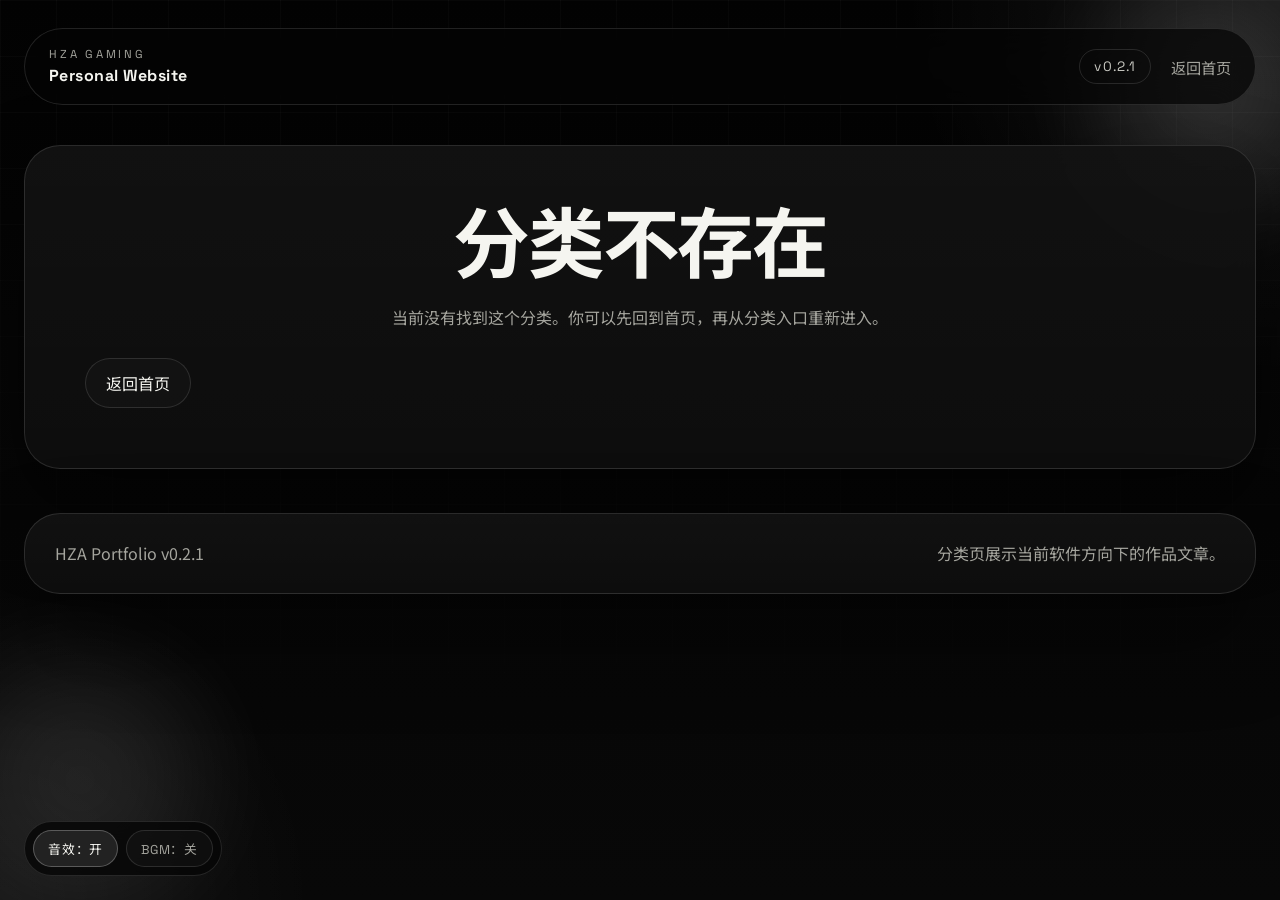
==== commit 40c044f3: "v0.2.2: UI/UX/SFX/BGM deep polish, bug fixes v0.2.1: UI/UX/SFX/BGM polish, perf fixes & audio persis" ====
--- a/category.html
+++ b/category.html
@@ -15,8 +15,28 @@
       rel="stylesheet"
     />
     <link rel="stylesheet" href="styles.css" />
+    <script>
+      (function () {
+        var t = setTimeout(function () {
+          var loader = document.querySelector('[data-role="page-loader"]');
+          if (loader) {
+            loader.classList.add("is-hidden");
+            setTimeout(function () {
+              loader.style.display = "none";
+            }, 500);
+          }
+        }, 8000);
+        window.__hideLoaderTimeout = t;
+      })();
+    </script>
   </head>
   <body data-page="category">
+    <div class="page-loader" data-role="page-loader" aria-hidden="true">
+      <div class="page-loader__spinner"></div>
+    </div>
+
+    <div class="scroll-progress" data-role="scroll-progress" aria-hidden="true"></div>
+
     <div class="background-orb orb-a"></div>
     <div class="background-orb orb-b"></div>
     <div class="background-grid"></div>
@@ -38,9 +58,20 @@
       <main data-role="category-root"></main>
 
       <footer class="footer panel">
+        <p data-role="footer-version"></p>
         <p>分类页展示当前软件方向下的作品文章。</p>
-        <p>后面可以继续追加图片、视频、过程记录、时间线和外链。</p>
       </footer>
+    </div>
+
+    <button class="back-to-top" data-role="back-to-top" aria-label="回到顶部" title="回到顶部">
+      <svg viewBox="0 0 24 24" fill="none" stroke="currentColor" stroke-width="2" stroke-linecap="round" stroke-linejoin="round" aria-hidden="true">
+        <polyline points="18 15 12 9 6 15"></polyline>
+      </svg>
+    </button>
+
+    <div class="audio-panel" data-role="audio-panel" role="group" aria-label="音频控制">
+      <button data-role="audio-sfx-toggle" aria-pressed="true" title="切换音效">音效：开</button>
+      <button data-role="audio-bgm-toggle" aria-pressed="false" title="切换背景音乐">BGM：关</button>
     </div>
 
     <script src="data.js"></script>
--- a/styles.css
+++ b/styles.css
@@ -28,6 +28,8 @@
 
 html {
   scroll-behavior: smooth;
+  scrollbar-width: thin;
+  scrollbar-color: rgba(255, 255, 255, 0.12) var(--bg);
 }
 
 body {
@@ -59,6 +61,39 @@
   font: inherit;
 }
 
+::selection {
+  background: rgba(255, 255, 255, 0.18);
+  color: #ffffff;
+}
+
+::-webkit-scrollbar {
+  width: 8px;
+  height: 8px;
+}
+
+::-webkit-scrollbar-track {
+  background: var(--bg);
+}
+
+::-webkit-scrollbar-thumb {
+  background: rgba(255, 255, 255, 0.12);
+  border-radius: 999px;
+}
+
+::-webkit-scrollbar-thumb:hover {
+  background: rgba(255, 255, 255, 0.22);
+}
+
+a:focus-visible,
+button:focus-visible,
+input:focus-visible,
+textarea:focus-visible,
+select:focus-visible {
+  outline: 2px solid rgba(255, 255, 255, 0.45);
+  outline-offset: 3px;
+  border-radius: 6px;
+}
+
 .background-grid {
   position: fixed;
   inset: 0;
@@ -67,6 +102,7 @@
     linear-gradient(rgba(255, 255, 255, 0.03) 1px, transparent 1px),
     linear-gradient(90deg, rgba(255, 255, 255, 0.03) 1px, transparent 1px);
   background-size: 56px 56px;
+  -webkit-mask-image: linear-gradient(to bottom, rgba(0, 0, 0, 0.8), transparent 96%);
   mask-image: linear-gradient(to bottom, rgba(0, 0, 0, 0.8), transparent 96%);
   pointer-events: none;
 }
@@ -112,6 +148,7 @@
     var(--surface);
   border: 1px solid var(--line);
   box-shadow: var(--shadow);
+  -webkit-backdrop-filter: blur(14px);
   backdrop-filter: blur(14px);
 }
 
@@ -125,6 +162,7 @@
   border-radius: 999px;
   border: 1px solid var(--line);
   background: rgba(5, 5, 5, 0.72);
+  -webkit-backdrop-filter: blur(18px);
   backdrop-filter: blur(18px);
   position: sticky;
   top: 12px;
@@ -197,11 +235,13 @@
   transition: transform 180ms ease;
 }
 
-.topbar__nav a:hover {
+.topbar__nav a:hover,
+.topbar__nav a.is-active {
   color: var(--text);
 }
 
-.topbar__nav a:hover::after {
+.topbar__nav a:hover::after,
+.topbar__nav a.is-active::after {
   transform: scaleX(1);
 }
 
@@ -212,11 +252,13 @@
 
 h1,
 h2,
-h3 {
+h3,
+h4 {
   margin: 0;
   font-family: var(--font-display);
   line-height: 1.04;
   letter-spacing: -0.03em;
+  text-wrap: balance;
 }
 
 h1 {
@@ -229,6 +271,10 @@
 
 h3 {
   font-size: 1.42rem;
+}
+
+h4 {
+  font-size: 1.15rem;
 }
 
 p {
@@ -246,10 +292,11 @@
 }
 
 .text-gradient {
+  color: #ffffff;
   background: linear-gradient(135deg, #ffffff, #a9a9a9);
   -webkit-background-clip: text;
   background-clip: text;
-  color: transparent;
+  -webkit-text-fill-color: transparent;
 }
 
 .intro-hero,
@@ -720,6 +767,247 @@
   }
 }
 
+/* ========== 新增：页面加载动画 ========== */
+.page-loader {
+  position: fixed;
+  inset: 0;
+  z-index: 100;
+  background: var(--bg);
+  display: grid;
+  place-items: center;
+  transition: opacity 400ms ease, visibility 400ms ease;
+}
+
+.page-loader.is-hidden {
+  opacity: 0;
+  visibility: hidden;
+  pointer-events: none;
+}
+
+.page-loader__spinner {
+  width: 40px;
+  height: 40px;
+  border: 2px solid rgba(255, 255, 255, 0.08);
+  border-top-color: var(--text);
+  border-radius: 50%;
+  animation: spin 0.9s linear infinite;
+}
+
+@keyframes spin {
+  to {
+    transform: rotate(360deg);
+  }
+}
+
+/* ========== 新增：滚动进度条 ========== */
+.scroll-progress {
+  position: fixed;
+  top: 0;
+  left: 0;
+  height: 2px;
+  width: 0%;
+  background: linear-gradient(90deg, var(--accent-soft), var(--accent));
+  z-index: 50;
+}
+
+/* ========== 新增：回到顶部 ========== */
+.back-to-top {
+  position: fixed;
+  right: 24px;
+  bottom: 24px;
+  z-index: 40;
+  width: 48px;
+  height: 48px;
+  border-radius: 50%;
+  border: 1px solid var(--line);
+  background: rgba(5, 5, 5, 0.8);
+  -webkit-backdrop-filter: blur(12px);
+  backdrop-filter: blur(12px);
+  color: var(--text);
+  display: grid;
+  place-items: center;
+  cursor: pointer;
+  opacity: 0;
+  transform: translateY(12px);
+  transition: opacity 300ms ease, transform 300ms ease, background 200ms ease;
+  pointer-events: none;
+}
+
+.back-to-top.is-visible {
+  opacity: 1;
+  transform: translateY(0);
+  pointer-events: auto;
+}
+
+.back-to-top:hover {
+  background: rgba(255, 255, 255, 0.08);
+}
+
+.back-to-top svg {
+  width: 20px;
+  height: 20px;
+}
+
+/* ========== 新增：音频控制面板 ========== */
+.audio-panel {
+  position: fixed;
+  left: 24px;
+  bottom: 24px;
+  z-index: 40;
+  display: flex;
+  gap: 8px;
+  padding: 8px;
+  border-radius: 999px;
+  border: 1px solid var(--line);
+  background: rgba(5, 5, 5, 0.8);
+  -webkit-backdrop-filter: blur(12px);
+  backdrop-filter: blur(12px);
+}
+
+.audio-panel button {
+  min-height: 36px;
+  padding: 8px 14px;
+  border-radius: 999px;
+  border: 1px solid var(--line);
+  background: rgba(255, 255, 255, 0.03);
+  color: var(--muted);
+  font-size: 0.8rem;
+  font-family: var(--font-display);
+  letter-spacing: 0.06em;
+  cursor: pointer;
+  transition: background 200ms ease, color 200ms ease, border-color 200ms ease;
+}
+
+.audio-panel button:hover {
+  background: rgba(255, 255, 255, 0.08);
+  color: var(--text);
+}
+
+.audio-panel button[aria-pressed="true"] {
+  background: rgba(255, 255, 255, 0.1);
+  color: var(--text);
+  border-color: rgba(255, 255, 255, 0.25);
+}
+
+/* ========== 外部链接标识 ========== */
+a[href^="http"]::after {
+  content: "↗";
+  display: inline-block;
+  margin-left: 3px;
+  font-size: 0.75em;
+  opacity: 0.5;
+  vertical-align: top;
+}
+
+/* ========== 更新日志 ========== */
+.changelog-panel {
+  display: grid;
+  gap: 20px;
+}
+
+.changelog-current {
+  padding: 32px;
+  border-radius: var(--radius-lg);
+}
+
+.changelog-header {
+  display: flex;
+  align-items: start;
+  justify-content: space-between;
+  gap: 16px;
+  margin-bottom: 20px;
+  flex-wrap: wrap;
+}
+
+.changelog-header h3,
+.changelog-header h4 {
+  margin-bottom: 6px;
+}
+
+.changelog-version {
+  display: inline-flex;
+  align-items: center;
+  padding: 4px 10px;
+  border-radius: 999px;
+  border: 1px solid var(--line);
+  background: rgba(255, 255, 255, 0.03);
+  color: var(--muted-strong);
+  font-size: 0.82rem;
+  font-family: var(--font-display);
+}
+
+.changelog-date {
+  color: var(--muted);
+  font-size: 0.88rem;
+  font-family: var(--font-display);
+  white-space: nowrap;
+}
+
+.changelog-toggle {
+  width: 100%;
+  padding: 14px 20px;
+  border-radius: var(--radius-md);
+  border: 1px solid var(--line);
+  background: rgba(255, 255, 255, 0.02);
+  color: var(--muted-strong);
+  font-family: var(--font-display);
+  font-size: 0.92rem;
+  cursor: pointer;
+  transition: background 200ms ease, color 200ms ease;
+  text-align: left;
+}
+
+.changelog-toggle:hover {
+  background: rgba(255, 255, 255, 0.06);
+  color: var(--text);
+}
+
+.changelog-history-list {
+  display: grid;
+  gap: 16px;
+  margin-top: 16px;
+  max-height: 0;
+  overflow: hidden;
+  transition: max-height 500ms ease;
+}
+
+.changelog-history-list.is-expanded {
+  max-height: 2000px;
+}
+
+.changelog-entry {
+  padding: 24px;
+  border-radius: var(--radius-md);
+}
+
+/* ========== prefers-reduced-motion ========== */
+@media (prefers-reduced-motion: reduce) {
+  html {
+    scroll-behavior: auto;
+  }
+
+  .background-orb {
+    animation: none;
+    opacity: 0;
+  }
+
+  .reveal {
+    transition: none;
+    opacity: 1;
+    transform: none;
+    filter: none;
+  }
+
+  .page-loader__spinner {
+    animation: none;
+    border-top-color: rgba(255, 255, 255, 0.3);
+  }
+
+  .changelog-history-list {
+    transition: none;
+  }
+}
+
 @media (max-width: 1160px) {
   .intro-hero,
   .category-hero__layout,
@@ -786,10 +1074,8 @@
     grid-template-columns: 1fr;
   }
 
-  .button-primary,
-  .button-secondary,
-  .card-link,
-  .chip-link {
+  .hero__actions .button-primary,
+  .hero__actions .button-secondary {
     width: 100%;
   }
 
@@ -805,4 +1091,19 @@
   h1 {
     font-size: clamp(2.4rem, 11vw, 4rem);
   }
-}
+
+  .audio-panel {
+    left: 12px;
+    bottom: 12px;
+  }
+
+  .back-to-top {
+    right: 12px;
+    bottom: 68px;
+  }
+
+  .changelog-header {
+    flex-direction: column;
+    gap: 8px;
+  }
+}
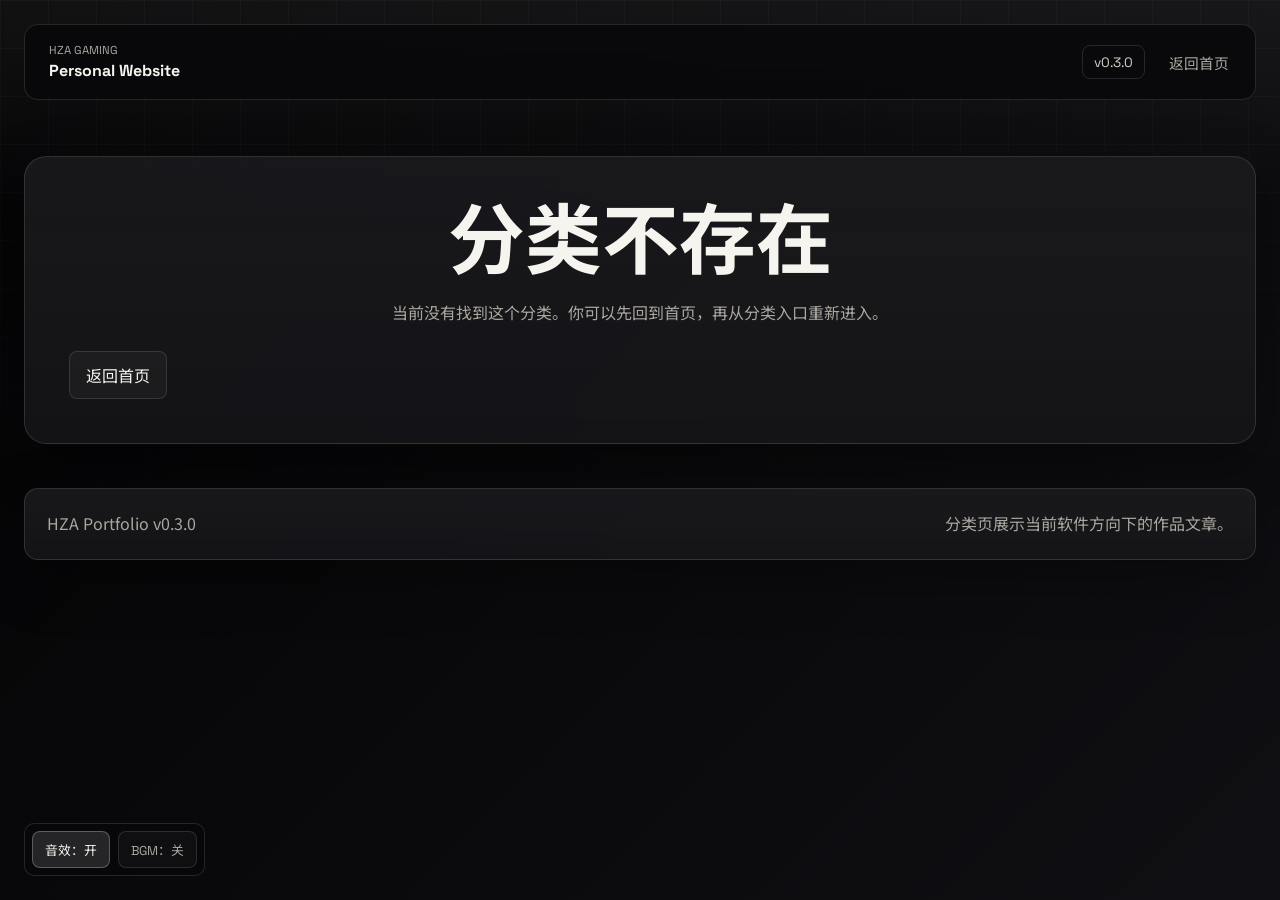
==== commit 70169128: "v0.3.0: refresh portfolio UI and audio UX" ====
--- a/category.html
+++ b/category.html
@@ -37,10 +37,6 @@
 
     <div class="scroll-progress" data-role="scroll-progress" aria-hidden="true"></div>
 
-    <div class="background-orb orb-a"></div>
-    <div class="background-orb orb-b"></div>
-    <div class="background-grid"></div>
-
     <div class="site-shell">
       <header class="topbar">
         <a class="brand-mark" href="index.html">
--- a/styles.css
+++ b/styles.css
@@ -1,21 +1,22 @@
 :root {
-  --bg: #030303;
-  --bg-soft: #090909;
-  --surface: rgba(10, 10, 10, 0.9);
-  --surface-soft: rgba(16, 16, 16, 0.92);
+  --bg: #050506;
+  --bg-soft: #0d0d10;
+  --surface: rgba(17, 17, 20, 0.88);
+  --surface-soft: rgba(23, 23, 27, 0.9);
+  --surface-strong: rgba(31, 31, 36, 0.94);
   --line: rgba(255, 255, 255, 0.12);
-  --line-strong: rgba(255, 255, 255, 0.24);
-  --text: #f5f5f0;
-  --muted: #a4a49d;
-  --muted-strong: #c7c7c0;
+  --line-strong: rgba(255, 255, 255, 0.22);
+  --text: #f6f4ee;
+  --muted: #aaa7a0;
+  --muted-strong: #d4d0c7;
   --accent: #ffffff;
   --accent-soft: #b8b8b8;
-  --shadow: 0 40px 90px rgba(0, 0, 0, 0.45);
-  --radius-xl: 36px;
-  --radius-lg: 28px;
-  --radius-md: 20px;
-  --radius-sm: 14px;
-  --max-width: 1460px;
+  --shadow: 0 18px 54px rgba(0, 0, 0, 0.34);
+  --radius-xl: 22px;
+  --radius-lg: 14px;
+  --radius-md: 10px;
+  --radius-sm: 8px;
+  --max-width: 1320px;
   --font-display: "Space Grotesk", "Noto Sans SC", sans-serif;
   --font-body: "Noto Sans SC", sans-serif;
 }
@@ -29,7 +30,7 @@
 html {
   scroll-behavior: smooth;
   scrollbar-width: thin;
-  scrollbar-color: rgba(255, 255, 255, 0.12) var(--bg);
+  scrollbar-color: rgba(255, 255, 255, 0.22) var(--bg);
 }
 
 body {
@@ -38,10 +39,23 @@
   color: var(--text);
   font-family: var(--font-body);
   background:
-    radial-gradient(circle at top right, rgba(255, 255, 255, 0.08), transparent 24%),
-    radial-gradient(circle at bottom left, rgba(255, 255, 255, 0.06), transparent 20%),
-    linear-gradient(180deg, #020202 0%, #050505 36%, #080808 100%);
+    linear-gradient(180deg, rgba(255, 255, 255, 0.055), transparent 210px),
+    linear-gradient(135deg, #040405 0%, #08080a 42%, #101014 100%);
   overflow-x: hidden;
+}
+
+body::before {
+  content: "";
+  position: fixed;
+  inset: 0;
+  z-index: 0;
+  background-image:
+    linear-gradient(rgba(255, 255, 255, 0.035) 1px, transparent 1px),
+    linear-gradient(90deg, rgba(255, 255, 255, 0.035) 1px, transparent 1px);
+  background-size: 48px 48px;
+  -webkit-mask-image: linear-gradient(to bottom, rgba(0, 0, 0, 0.8), transparent 70%);
+  mask-image: linear-gradient(to bottom, rgba(0, 0, 0, 0.8), transparent 70%);
+  pointer-events: none;
 }
 
 a {
@@ -62,7 +76,7 @@
 }
 
 ::selection {
-  background: rgba(255, 255, 255, 0.18);
+  background: rgba(255, 255, 255, 0.2);
   color: #ffffff;
 }
 
@@ -76,12 +90,12 @@
 }
 
 ::-webkit-scrollbar-thumb {
-  background: rgba(255, 255, 255, 0.12);
-  border-radius: 999px;
+  background: rgba(255, 255, 255, 0.16);
+  border-radius: 8px;
 }
 
 ::-webkit-scrollbar-thumb:hover {
-  background: rgba(255, 255, 255, 0.22);
+  background: rgba(255, 255, 255, 0.3);
 }
 
 a:focus-visible,
@@ -89,49 +103,9 @@
 input:focus-visible,
 textarea:focus-visible,
 select:focus-visible {
-  outline: 2px solid rgba(255, 255, 255, 0.45);
+  outline: 2px solid rgba(255, 255, 255, 0.55);
   outline-offset: 3px;
-  border-radius: 6px;
-}
-
-.background-grid {
-  position: fixed;
-  inset: 0;
-  z-index: 0;
-  background-image:
-    linear-gradient(rgba(255, 255, 255, 0.03) 1px, transparent 1px),
-    linear-gradient(90deg, rgba(255, 255, 255, 0.03) 1px, transparent 1px);
-  background-size: 56px 56px;
-  -webkit-mask-image: linear-gradient(to bottom, rgba(0, 0, 0, 0.8), transparent 96%);
-  mask-image: linear-gradient(to bottom, rgba(0, 0, 0, 0.8), transparent 96%);
-  pointer-events: none;
-}
-
-.background-orb {
-  position: fixed;
-  z-index: 0;
-  border-radius: 999px;
-  filter: blur(36px);
-  pointer-events: none;
-  opacity: 0.24;
-}
-
-.orb-a {
-  top: -80px;
-  right: -100px;
-  width: 340px;
-  height: 340px;
-  background: radial-gradient(circle, rgba(255, 255, 255, 0.65), transparent 70%);
-  animation: driftA 18s ease-in-out infinite;
-}
-
-.orb-b {
-  left: -100px;
-  bottom: -60px;
-  width: 360px;
-  height: 360px;
-  background: radial-gradient(circle, rgba(255, 255, 255, 0.45), transparent 72%);
-  animation: driftB 20s ease-in-out infinite;
+  border-radius: var(--radius-sm);
 }
 
 .site-shell {
@@ -139,17 +113,27 @@
   z-index: 1;
   width: min(calc(100% - 48px), var(--max-width));
   margin: 0 auto;
-  padding: 28px 0 80px;
+  padding: 24px 0 72px;
 }
 
 .panel {
   background:
-    linear-gradient(180deg, rgba(255, 255, 255, 0.03), rgba(255, 255, 255, 0.015)),
+    linear-gradient(180deg, rgba(255, 255, 255, 0.045), rgba(255, 255, 255, 0.018)),
     var(--surface);
   border: 1px solid var(--line);
   box-shadow: var(--shadow);
-  -webkit-backdrop-filter: blur(14px);
-  backdrop-filter: blur(14px);
+  -webkit-backdrop-filter: blur(16px);
+  backdrop-filter: blur(16px);
+}
+
+.intro-hero.panel,
+.category-hero.panel,
+.project-hero.panel {
+  background: transparent;
+  border: 0;
+  box-shadow: none;
+  -webkit-backdrop-filter: none;
+  backdrop-filter: none;
 }
 
 .topbar {
@@ -157,11 +141,11 @@
   align-items: center;
   justify-content: space-between;
   gap: 24px;
-  padding: 18px 24px;
-  margin-bottom: 40px;
-  border-radius: 999px;
+  padding: 14px 16px;
+  margin-bottom: 56px;
+  border-radius: var(--radius-lg);
   border: 1px solid var(--line);
-  background: rgba(5, 5, 5, 0.72);
+  background: rgba(8, 8, 10, 0.82);
   -webkit-backdrop-filter: blur(18px);
   backdrop-filter: blur(18px);
   position: sticky;
@@ -172,13 +156,14 @@
 .brand-mark {
   display: inline-flex;
   flex-direction: column;
-  gap: 4px;
+  gap: 3px;
+  padding: 4px 8px;
 }
 
 .brand-mark__kicker {
   color: var(--muted);
   font-size: 0.72rem;
-  letter-spacing: 0.24em;
+  letter-spacing: 0;
   font-family: var(--font-display);
 }
 
@@ -186,13 +171,13 @@
   font-size: 1rem;
   font-family: var(--font-display);
   font-weight: 700;
-  letter-spacing: 0.03em;
+  letter-spacing: 0;
 }
 
 .topbar__meta {
   display: flex;
   align-items: center;
-  gap: 20px;
+  gap: 14px;
 }
 
 .version-badge {
@@ -200,49 +185,39 @@
   align-items: center;
   justify-content: center;
   min-height: 34px;
-  padding: 8px 14px;
-  border-radius: 999px;
+  padding: 7px 11px;
+  border-radius: var(--radius-sm);
   border: 1px solid var(--line);
   color: var(--muted-strong);
   font-size: 0.85rem;
-  letter-spacing: 0.08em;
+  letter-spacing: 0;
   font-family: var(--font-display);
 }
 
 .topbar__nav {
   display: flex;
   align-items: center;
-  gap: 24px;
+  gap: 8px;
   color: var(--muted);
-  font-size: 0.95rem;
+  font-size: 0.92rem;
 }
 
 .topbar__nav a {
   position: relative;
-  transition: color 180ms ease;
-}
-
-.topbar__nav a::after {
-  content: "";
-  position: absolute;
-  left: 0;
-  right: 0;
-  bottom: -8px;
-  height: 1px;
-  background: rgba(255, 255, 255, 0.55);
-  transform: scaleX(0);
-  transform-origin: center;
-  transition: transform 180ms ease;
+  min-height: 34px;
+  display: inline-flex;
+  align-items: center;
+  padding: 6px 10px;
+  border-radius: var(--radius-sm);
+  transition:
+    color 180ms ease,
+    background 180ms ease;
 }
 
 .topbar__nav a:hover,
 .topbar__nav a.is-active {
   color: var(--text);
-}
-
-.topbar__nav a:hover::after,
-.topbar__nav a.is-active::after {
-  transform: scaleX(1);
+  background: rgba(255, 255, 255, 0.07);
 }
 
 main {
@@ -256,44 +231,44 @@
 h4 {
   margin: 0;
   font-family: var(--font-display);
-  line-height: 1.04;
-  letter-spacing: -0.03em;
+  line-height: 1.05;
+  letter-spacing: 0;
   text-wrap: balance;
 }
 
 h1 {
-  font-size: clamp(3.1rem, 6vw, 6.4rem);
+  font-size: clamp(3rem, 6vw, 6.5rem);
 }
 
 h2 {
-  font-size: clamp(2rem, 3vw, 3.1rem);
+  font-size: clamp(1.8rem, 3vw, 3rem);
 }
 
 h3 {
-  font-size: 1.42rem;
+  font-size: 1.3rem;
 }
 
 h4 {
-  font-size: 1.15rem;
+  font-size: 1.05rem;
 }
 
 p {
   margin: 0;
   color: var(--muted);
-  line-height: 1.9;
+  line-height: 1.85;
 }
 
 .eyebrow {
-  margin: 0 0 18px;
-  color: var(--muted);
+  margin: 0 0 16px;
+  color: var(--muted-strong);
   font-size: 0.76rem;
-  letter-spacing: 0.24em;
+  letter-spacing: 0;
   font-family: var(--font-display);
 }
 
 .text-gradient {
   color: #ffffff;
-  background: linear-gradient(135deg, #ffffff, #a9a9a9);
+  background: linear-gradient(135deg, #ffffff, #d7d1c6 44%, #9fdef0 100%);
   -webkit-background-clip: text;
   background-clip: text;
   -webkit-text-fill-color: transparent;
@@ -309,19 +284,20 @@
 
 .intro-hero {
   display: grid;
-  grid-template-columns: minmax(0, 1.2fr) minmax(360px, 0.8fr);
-  gap: 42px;
-  padding: 64px;
+  grid-template-columns: minmax(0, 1.18fr) minmax(320px, 0.82fr);
+  gap: 36px;
+  padding: 18px 0 4px;
 }
 
 .intro-hero__copy {
   display: grid;
-  gap: 22px;
-  align-content: start;
+  gap: 20px;
+  align-content: center;
+  min-height: 520px;
 }
 
 .intro-hero__lead {
-  font-size: 1.14rem;
+  font-size: clamp(1.05rem, 1.6vw, 1.28rem);
   color: var(--text);
 }
 
@@ -336,11 +312,12 @@
 
 .intro-hero__side {
   display: grid;
-  gap: 18px;
+  gap: 14px;
+  align-content: start;
 }
 
 .info-block {
-  padding: 28px;
+  padding: 24px;
   border-radius: var(--radius-lg);
   background: var(--surface-soft);
   border: 1px solid var(--line);
@@ -348,10 +325,10 @@
 
 .info-label {
   display: inline-block;
-  margin-bottom: 18px;
+  margin-bottom: 16px;
   color: var(--muted);
   font-size: 0.74rem;
-  letter-spacing: 0.2em;
+  letter-spacing: 0;
   font-family: var(--font-display);
 }
 
@@ -360,25 +337,32 @@
   margin: 0;
   padding: 0;
   display: grid;
-  gap: 12px;
+  gap: 10px;
 }
 
 .profile-list li {
-  padding-bottom: 12px;
-  border-bottom: 1px solid rgba(255, 255, 255, 0.08);
+  position: relative;
+  padding-left: 16px;
   color: var(--muted-strong);
-}
-
-.profile-list li:last-child {
-  padding-bottom: 0;
-  border-bottom: 0;
+  line-height: 1.65;
+}
+
+.profile-list li::before {
+  content: "";
+  position: absolute;
+  left: 0;
+  top: 0.72em;
+  width: 6px;
+  height: 6px;
+  border-radius: 50%;
+  background: var(--accent-soft);
 }
 
 .hero__actions {
   display: flex;
   flex-wrap: wrap;
-  gap: 14px;
-  margin-top: 10px;
+  gap: 12px;
+  margin-top: 8px;
 }
 
 .button-primary,
@@ -389,27 +373,27 @@
   display: inline-flex;
   align-items: center;
   justify-content: center;
-  min-height: 48px;
-  padding: 12px 20px;
-  border-radius: 999px;
+  min-height: 44px;
+  padding: 11px 16px;
+  border-radius: var(--radius-sm);
   border: 1px solid var(--line);
   transition:
-    transform 200ms ease,
-    background 200ms ease,
-    color 200ms ease,
-    border-color 200ms ease;
+    transform 180ms ease,
+    background 180ms ease,
+    color 180ms ease,
+    border-color 180ms ease;
 }
 
 .button-primary {
-  background: #f5f5f0;
-  color: #050505;
-  border-color: rgba(255, 255, 255, 0.3);
+  background: #f5f1e8;
+  color: #08080a;
+  border-color: rgba(255, 255, 255, 0.4);
 }
 
 .button-secondary,
 .card-link,
 .chip-link {
-  background: rgba(255, 255, 255, 0.02);
+  background: rgba(255, 255, 255, 0.035);
   color: var(--text);
 }
 
@@ -429,7 +413,7 @@
 .text-link:hover,
 .software-card:hover,
 .project-card:hover {
-  transform: translateY(-4px);
+  transform: translateY(-3px);
 }
 
 .button-primary:hover,
@@ -437,8 +421,8 @@
 .card-link:hover,
 .chip-link:hover {
   background: #ffffff;
-  color: #050505;
-  border-color: rgba(255, 255, 255, 0.45);
+  color: #08080a;
+  border-color: rgba(255, 255, 255, 0.48);
 }
 
 .text-link:hover {
@@ -448,39 +432,39 @@
 .metric-row {
   display: grid;
   grid-template-columns: repeat(3, minmax(0, 1fr));
-  gap: 14px;
+  gap: 12px;
 }
 
 .metric-card {
   border-radius: var(--radius-md);
-  padding: 18px 20px;
-  min-height: 118px;
+  padding: 16px;
+  min-height: 104px;
   display: grid;
   align-content: space-between;
 }
 
 .metric-card strong {
-  font-size: 1.9rem;
+  font-size: 1.7rem;
   font-family: var(--font-display);
   color: var(--text);
 }
 
 .metric-card span {
   color: var(--muted);
-  line-height: 1.6;
+  line-height: 1.5;
 }
 
 .section {
   display: grid;
-  gap: 30px;
+  gap: 28px;
 }
 
 .section--airy {
-  gap: 34px;
+  gap: 32px;
 }
 
 .section--compact {
-  gap: 28px;
+  gap: 24px;
 }
 
 .section-heading {
@@ -499,45 +483,132 @@
   text-align: right;
 }
 
-.software-grid,
+.software-grid {
+  display: grid;
+  grid-template-columns: repeat(auto-fit, minmax(235px, 1fr));
+  gap: 16px;
+}
+
 .featured-grid,
 .project-grid {
   display: grid;
-  grid-template-columns: repeat(2, minmax(0, 1fr));
-  gap: 28px;
+  grid-template-columns: repeat(auto-fit, minmax(280px, 1fr));
+  gap: 18px;
 }
 
 .software-card,
 .project-card {
   position: relative;
   overflow: hidden;
-  min-height: 320px;
-  padding: 34px;
+  min-height: 360px;
+  padding: 18px;
   border-radius: var(--radius-lg);
   display: grid;
   gap: 16px;
   align-content: start;
-}
-
-.software-card::before,
-.project-card::before,
-.category-hero::before,
-.project-hero::before {
+  transition:
+    transform 180ms ease,
+    border-color 180ms ease,
+    background 180ms ease;
+  cursor: pointer;
+}
+
+.software-card:hover,
+.project-card:hover,
+.software-card:focus-within,
+.project-card:focus-within {
+  border-color: color-mix(in srgb, var(--card-accent, #ffffff) 45%, var(--line));
+  background:
+    linear-gradient(180deg, rgba(255, 255, 255, 0.06), rgba(255, 255, 255, 0.024)),
+    var(--surface-strong);
+}
+
+.software-card:focus-within,
+.project-card:focus-within {
+  outline: 2px solid rgba(255, 255, 255, 0.35);
+  outline-offset: 3px;
+}
+
+.software-card__visual,
+.project-card__visual {
+  position: relative;
+  min-height: 128px;
+  border-radius: var(--radius-md);
+  border: 1px solid rgba(255, 255, 255, 0.1);
+  background:
+    linear-gradient(135deg, rgba(255, 255, 255, 0.08), transparent 54%),
+    linear-gradient(180deg, rgba(255, 255, 255, 0.08), rgba(255, 255, 255, 0.025));
+  background:
+    linear-gradient(135deg, color-mix(in srgb, var(--card-accent, #ffffff) 22%, transparent), transparent 54%),
+    linear-gradient(180deg, rgba(255, 255, 255, 0.08), rgba(255, 255, 255, 0.025));
+  overflow: hidden;
+}
+
+.software-card__visual::before,
+.project-card__visual::before {
   content: "";
   position: absolute;
-  inset: 0;
-  background:
-    radial-gradient(circle at top right, rgba(255, 255, 255, 0.06), transparent 36%),
-    linear-gradient(180deg, rgba(255, 255, 255, 0.03), transparent 45%);
-  pointer-events: none;
-}
-
-.software-card > *,
-.project-card > *,
-.category-hero > *,
-.project-hero > * {
-  position: relative;
+  inset: 12px;
+  border: 1px solid rgba(255, 255, 255, 0.12);
+  border-radius: var(--radius-sm);
+}
+
+.software-card__visual::after,
+.project-card__visual::after {
+  content: "";
+  position: absolute;
+  right: -20px;
+  bottom: -26px;
+  width: 120px;
+  height: 120px;
+  border-radius: 50%;
+  border: 1px solid color-mix(in srgb, var(--card-accent, #ffffff) 45%, transparent);
+}
+
+.visual-token {
+  position: absolute;
+  left: 18px;
+  top: 16px;
   z-index: 1;
+  color: #ffffff;
+  font-family: var(--font-display);
+  font-size: 1.05rem;
+  font-weight: 700;
+}
+
+.visual-stack,
+.visual-line {
+  position: absolute;
+  z-index: 1;
+  display: block;
+  border-radius: var(--radius-sm);
+  background: rgba(255, 255, 255, 0.18);
+}
+
+.visual-stack--a {
+  right: 22px;
+  top: 26px;
+  width: 58px;
+  height: 48px;
+}
+
+.visual-stack--b {
+  right: 52px;
+  bottom: 24px;
+  width: 86px;
+  height: 16px;
+}
+
+.visual-line {
+  left: 18px;
+  bottom: 28px;
+  width: 42%;
+  height: 8px;
+}
+
+.visual-line--wide {
+  bottom: 46px;
+  width: 62%;
 }
 
 .software-card__header,
@@ -547,19 +618,21 @@
 .tag-list {
   display: flex;
   flex-wrap: wrap;
-  gap: 10px;
+  gap: 8px;
 }
 
 .software-card__header {
   justify-content: space-between;
   align-items: center;
+  gap: 12px;
 }
 
 .software-card__kicker {
   color: var(--muted);
   font-size: 0.76rem;
-  letter-spacing: 0.18em;
+  letter-spacing: 0;
   font-family: var(--font-display);
+  line-height: 1.45;
 }
 
 .software-card__stats span,
@@ -569,13 +642,14 @@
   display: inline-flex;
   align-items: center;
   justify-content: center;
-  min-height: 34px;
-  padding: 8px 12px;
-  border-radius: 999px;
+  min-height: 30px;
+  padding: 6px 9px;
+  border-radius: var(--radius-sm);
   border: 1px solid rgba(255, 255, 255, 0.1);
-  background: rgba(255, 255, 255, 0.03);
+  background: rgba(255, 255, 255, 0.04);
   color: var(--muted);
-  font-size: 0.86rem;
+  font-size: 0.82rem;
+  line-height: 1.35;
 }
 
 .soft-badge,
@@ -589,142 +663,164 @@
   font-weight: 600;
 }
 
+.project-card p,
+.software-card p {
+  overflow-wrap: anywhere;
+}
+
 .card-link {
   width: fit-content;
   margin-top: auto;
 }
 
+.software-card .card-link,
+.project-card .text-link {
+  position: relative;
+  z-index: 2;
+}
+
+.software-card .card-link::after,
+.project-card .text-link::after {
+  content: "";
+  position: absolute;
+  inset: -360px -32px -32px;
+}
+
 .category-hero,
 .project-hero {
-  padding: 48px;
+  padding: 10px 0 0;
   position: relative;
-  overflow: hidden;
+  overflow: visible;
 }
 
 .category-hero__layout,
 .project-hero__header {
   display: grid;
-  grid-template-columns: minmax(0, 1.1fr) minmax(340px, 0.9fr);
-  gap: 28px;
+  grid-template-columns: minmax(0, 1.08fr) minmax(320px, 0.92fr);
+  gap: 24px;
   align-items: start;
 }
 
 .category-hero__text,
 .project-hero__text {
   max-width: 820px;
-  margin-top: 18px;
+  margin-top: 16px;
 }
 
 .metric-row--compact .metric-card {
-  min-height: 104px;
+  min-height: 98px;
 }
 
 .breadcrumb {
   display: flex;
   flex-wrap: wrap;
-  gap: 10px;
-  margin-bottom: 20px;
+  gap: 8px;
+  margin-bottom: 18px;
   color: var(--muted);
   font-size: 0.94rem;
 }
 
 .chip-link--active {
   background: #ffffff;
-  color: #050505;
+  color: #08080a;
   border-color: rgba(255, 255, 255, 0.45);
 }
 
 .group-section {
   display: grid;
-  gap: 24px;
+  gap: 22px;
 }
 
 .project-hero__meta,
 .project-copy,
 .placeholder-panel {
   border-radius: var(--radius-lg);
-  padding: 28px;
+  padding: 24px;
 }
 
 .project-hero__meta {
   display: grid;
   gap: 14px;
+  background: var(--surface-soft);
 }
 
 .meta-line {
   display: grid;
-  gap: 5px;
+  gap: 4px;
 }
 
 .meta-line span {
   color: var(--muted);
-  font-size: 0.88rem;
+  font-size: 0.86rem;
 }
 
 .meta-line strong {
-  line-height: 1.6;
+  line-height: 1.55;
+  overflow-wrap: anywhere;
 }
 
 .project-layout {
   display: grid;
-  grid-template-columns: minmax(0, 0.92fr) minmax(360px, 1.08fr);
-  gap: 28px;
+  grid-template-columns: minmax(0, 0.92fr) minmax(340px, 1.08fr);
+  gap: 20px;
 }
 
 .project-copy,
 .placeholder-panel {
   display: grid;
-  gap: 20px;
+  gap: 18px;
 }
 
 .detail-list {
   margin: 0;
-  padding-left: 22px;
+  padding-left: 20px;
   color: var(--muted);
-  line-height: 1.95;
+  line-height: 1.9;
 }
 
 .media-placeholder-grid {
   display: grid;
   grid-template-columns: repeat(3, minmax(0, 1fr));
-  gap: 16px;
+  gap: 12px;
 }
 
 .media-placeholder {
-  min-height: 190px;
+  min-height: 178px;
   border-radius: var(--radius-md);
   border: 1px dashed rgba(255, 255, 255, 0.18);
   background:
-    linear-gradient(135deg, rgba(255, 255, 255, 0.035), rgba(255, 255, 255, 0.02)),
+    linear-gradient(135deg, color-mix(in srgb, var(--accent) 16%, transparent), rgba(255, 255, 255, 0.02)),
     repeating-linear-gradient(
       135deg,
-      rgba(255, 255, 255, 0.02),
-      rgba(255, 255, 255, 0.02) 16px,
-      rgba(255, 255, 255, 0.03) 16px,
-      rgba(255, 255, 255, 0.03) 32px
+      rgba(255, 255, 255, 0.025),
+      rgba(255, 255, 255, 0.025) 14px,
+      rgba(255, 255, 255, 0.045) 14px,
+      rgba(255, 255, 255, 0.045) 28px
     );
   display: grid;
   place-items: center;
-  padding: 18px;
+  padding: 16px;
   text-align: center;
-  color: var(--muted);
+  color: var(--muted-strong);
+  overflow-wrap: anywhere;
 }
 
 .media-placeholder--hero {
-  min-height: 320px;
+  min-height: 300px;
 }
 
 .footer {
   margin-top: 44px;
-  padding: 24px 30px;
+  padding: 20px 22px;
   display: flex;
   align-items: center;
   justify-content: space-between;
   gap: 18px;
+  border-radius: var(--radius-lg);
 }
 
 .empty-state {
-  padding: 60px;
+  padding: 44px;
   display: grid;
   gap: 16px;
   text-align: center;
@@ -732,12 +828,12 @@
 
 .reveal {
   opacity: 0;
-  transform: translateY(28px);
-  filter: blur(10px);
+  transform: translateY(22px);
+  filter: blur(8px);
   transition:
-    opacity 700ms ease,
-    transform 700ms ease,
-    filter 700ms ease;
+    opacity 620ms ease,
+    transform 620ms ease,
+    filter 620ms ease;
   transition-delay: var(--reveal-delay, 0ms);
 }
 
@@ -747,27 +843,6 @@
   filter: blur(0);
 }
 
-@keyframes driftA {
-  0%,
-  100% {
-    transform: translate3d(0, 0, 0) scale(1);
-  }
-  50% {
-    transform: translate3d(-26px, 18px, 0) scale(1.04);
-  }
-}
-
-@keyframes driftB {
-  0%,
-  100% {
-    transform: translate3d(0, 0, 0) scale(1);
-  }
-  50% {
-    transform: translate3d(22px, -20px, 0) scale(0.98);
-  }
-}
-
-/* ========== 新增：页面加载动画 ========== */
 .page-loader {
   position: fixed;
   inset: 0;
@@ -775,7 +850,9 @@
   background: var(--bg);
   display: grid;
   place-items: center;
-  transition: opacity 400ms ease, visibility 400ms ease;
+  transition:
+    opacity 400ms ease,
+    visibility 400ms ease;
 }
 
 .page-loader.is-hidden {
@@ -799,7 +876,6 @@
   }
 }
 
-/* ========== 新增：滚动进度条 ========== */
 .scroll-progress {
   position: fixed;
   top: 0;
@@ -810,17 +886,16 @@
   z-index: 50;
 }
 
-/* ========== 新增：回到顶部 ========== */
 .back-to-top {
   position: fixed;
   right: 24px;
   bottom: 24px;
   z-index: 40;
-  width: 48px;
-  height: 48px;
+  width: 46px;
+  height: 46px;
   border-radius: 50%;
   border: 1px solid var(--line);
-  background: rgba(5, 5, 5, 0.8);
+  background: rgba(8, 8, 10, 0.84);
   -webkit-backdrop-filter: blur(12px);
   backdrop-filter: blur(12px);
   color: var(--text);
@@ -829,7 +904,10 @@
   cursor: pointer;
   opacity: 0;
   transform: translateY(12px);
-  transition: opacity 300ms ease, transform 300ms ease, background 200ms ease;
+  transition:
+    opacity 260ms ease,
+    transform 260ms ease,
+    background 180ms ease;
   pointer-events: none;
 }
 
@@ -840,7 +918,7 @@
 }
 
 .back-to-top:hover {
-  background: rgba(255, 255, 255, 0.08);
+  background: rgba(255, 255, 255, 0.1);
 }
 
 .back-to-top svg {
@@ -848,7 +926,6 @@
   height: 20px;
 }
 
-/* ========== 新增：音频控制面板 ========== */
 .audio-panel {
   position: fixed;
   left: 24px;
@@ -856,40 +933,51 @@
   z-index: 40;
   display: flex;
   gap: 8px;
-  padding: 8px;
-  border-radius: 999px;
+  padding: 7px;
+  border-radius: var(--radius-md);
   border: 1px solid var(--line);
-  background: rgba(5, 5, 5, 0.8);
+  background: rgba(8, 8, 10, 0.84);
   -webkit-backdrop-filter: blur(12px);
   backdrop-filter: blur(12px);
 }
 
 .audio-panel button {
   min-height: 36px;
-  padding: 8px 14px;
-  border-radius: 999px;
+  padding: 8px 12px;
+  border-radius: var(--radius-sm);
   border: 1px solid var(--line);
-  background: rgba(255, 255, 255, 0.03);
+  background: rgba(255, 255, 255, 0.035);
   color: var(--muted);
   font-size: 0.8rem;
   font-family: var(--font-display);
-  letter-spacing: 0.06em;
+  letter-spacing: 0;
   cursor: pointer;
-  transition: background 200ms ease, color 200ms ease, border-color 200ms ease;
+  transition:
+    background 180ms ease,
+    color 180ms ease,
+    border-color 180ms ease;
 }
 
 .audio-panel button:hover {
-  background: rgba(255, 255, 255, 0.08);
+  background: rgba(255, 255, 255, 0.09);
   color: var(--text);
 }
 
 .audio-panel button[aria-pressed="true"] {
-  background: rgba(255, 255, 255, 0.1);
+  background: rgba(255, 255, 255, 0.12);
   color: var(--text);
-  border-color: rgba(255, 255, 255, 0.25);
-}
-
-/* ========== 外部链接标识 ========== */
+  border-color: rgba(255, 255, 255, 0.26);
+}
+
+.audio-panel--unsupported {
+  opacity: 0.72;
+}
+
+.audio-panel button:disabled {
+  cursor: not-allowed;
+  color: rgba(255, 255, 255, 0.38);
+}
+
 a[href^="http"]::after {
   content: "↗";
   display: inline-block;
@@ -899,14 +987,13 @@
   vertical-align: top;
 }
 
-/* ========== 更新日志 ========== */
 .changelog-panel {
   display: grid;
-  gap: 20px;
+  gap: 18px;
 }
 
 .changelog-current {
-  padding: 32px;
+  padding: 26px;
   border-radius: var(--radius-lg);
 }
 
@@ -915,7 +1002,7 @@
   align-items: start;
   justify-content: space-between;
   gap: 16px;
-  margin-bottom: 20px;
+  margin-bottom: 18px;
   flex-wrap: wrap;
 }
 
@@ -927,10 +1014,10 @@
 .changelog-version {
   display: inline-flex;
   align-items: center;
-  padding: 4px 10px;
-  border-radius: 999px;
+  padding: 4px 8px;
+  border-radius: var(--radius-sm);
   border: 1px solid var(--line);
-  background: rgba(255, 255, 255, 0.03);
+  background: rgba(255, 255, 255, 0.035);
   color: var(--muted-strong);
   font-size: 0.82rem;
   font-family: var(--font-display);
@@ -945,30 +1032,32 @@
 
 .changelog-toggle {
   width: 100%;
-  padding: 14px 20px;
+  padding: 13px 16px;
   border-radius: var(--radius-md);
   border: 1px solid var(--line);
-  background: rgba(255, 255, 255, 0.02);
+  background: rgba(255, 255, 255, 0.03);
   color: var(--muted-strong);
   font-family: var(--font-display);
   font-size: 0.92rem;
   cursor: pointer;
-  transition: background 200ms ease, color 200ms ease;
+  transition:
+    background 180ms ease,
+    color 180ms ease;
   text-align: left;
 }
 
 .changelog-toggle:hover {
-  background: rgba(255, 255, 255, 0.06);
+  background: rgba(255, 255, 255, 0.08);
   color: var(--text);
 }
 
 .changelog-history-list {
   display: grid;
-  gap: 16px;
-  margin-top: 16px;
+  gap: 14px;
+  margin-top: 14px;
   max-height: 0;
   overflow: hidden;
-  transition: max-height 500ms ease;
+  transition: max-height 420ms ease;
 }
 
 .changelog-history-list.is-expanded {
@@ -976,19 +1065,13 @@
 }
 
 .changelog-entry {
-  padding: 24px;
+  padding: 22px;
   border-radius: var(--radius-md);
 }
 
-/* ========== prefers-reduced-motion ========== */
 @media (prefers-reduced-motion: reduce) {
   html {
     scroll-behavior: auto;
-  }
-
-  .background-orb {
-    animation: none;
-    opacity: 0;
   }
 
   .reveal {
@@ -1016,6 +1099,10 @@
     grid-template-columns: 1fr;
   }
 
+  .intro-hero__copy {
+    min-height: auto;
+  }
+
   .metric-row,
   .metric-row--compact {
     grid-template-columns: repeat(2, minmax(0, 1fr));
@@ -1023,60 +1110,85 @@
 }
 
 @media (max-width: 920px) {
+  .site-shell {
+    width: min(calc(100% - 32px), var(--max-width));
+  }
+
+  .section-heading {
+    align-items: start;
+    flex-direction: column;
+  }
+
+  .section-heading__text {
+    text-align: left;
+    max-width: none;
+  }
+
+  .topbar {
+    align-items: start;
+    flex-direction: column;
+    margin-bottom: 44px;
+  }
+
+  .topbar__meta,
+  .topbar__nav {
+    flex-wrap: wrap;
+  }
+}
+
+@media (max-width: 720px) {
+  .site-shell {
+    width: min(calc(100% - 24px), var(--max-width));
+    padding-top: 14px;
+  }
+
+  main {
+    gap: 64px;
+  }
+
+  h1 {
+    font-size: clamp(2.4rem, 12vw, 4rem);
+  }
+
+  h2 {
+    font-size: clamp(1.65rem, 8vw, 2.4rem);
+  }
+
+  .intro-hero {
+    padding-top: 6px;
+  }
+
+  .info-block,
+  .project-hero__meta,
+  .project-copy,
+  .placeholder-panel,
+  .footer,
+  .empty-state,
+  .changelog-current,
+  .changelog-entry {
+    padding: 20px;
+  }
+
+  .metric-row,
+  .metric-row--compact,
+  .media-placeholder-grid {
+    grid-template-columns: 1fr;
+  }
+
+  .hero__actions .button-primary,
+  .hero__actions .button-secondary {
+    width: 100%;
+  }
+
   .software-grid,
   .featured-grid,
   .project-grid {
     grid-template-columns: 1fr;
   }
 
-  .section-heading {
-    align-items: start;
-    flex-direction: column;
-  }
-
-  .section-heading__text {
-    text-align: left;
-    max-width: none;
-  }
-}
-
-@media (max-width: 720px) {
-  .site-shell {
-    width: min(calc(100% - 24px), var(--max-width));
-    padding-top: 18px;
-  }
-
-  .topbar {
-    flex-direction: column;
-    align-items: start;
-    border-radius: 28px;
-  }
-
-  .topbar__meta,
-  .topbar__nav {
-    flex-wrap: wrap;
-    gap: 14px;
-  }
-
-  .intro-hero,
-  .category-hero,
-  .project-hero,
-  .project-copy,
-  .placeholder-panel,
-  .footer,
-  .empty-state {
-    padding: 28px;
-  }
-
-  .metric-row,
-  .metric-row--compact,
-  .media-placeholder-grid {
-    grid-template-columns: 1fr;
-  }
-
-  .hero__actions .button-primary,
-  .hero__actions .button-secondary {
-    width: 100%;
+  .software-card,
+  .project-card {
+    min-height: 0;
   }
 
   .footer {
@@ -1084,17 +1196,11 @@
     align-items: start;
   }
 
-  main {
-    gap: 64px;
-  }
-
-  h1 {
-    font-size: clamp(2.4rem, 11vw, 4rem);
-  }
-
   .audio-panel {
     left: 12px;
     bottom: 12px;
+    max-width: calc(100% - 82px);
+    overflow-x: auto;
   }
 
   .back-to-top {
